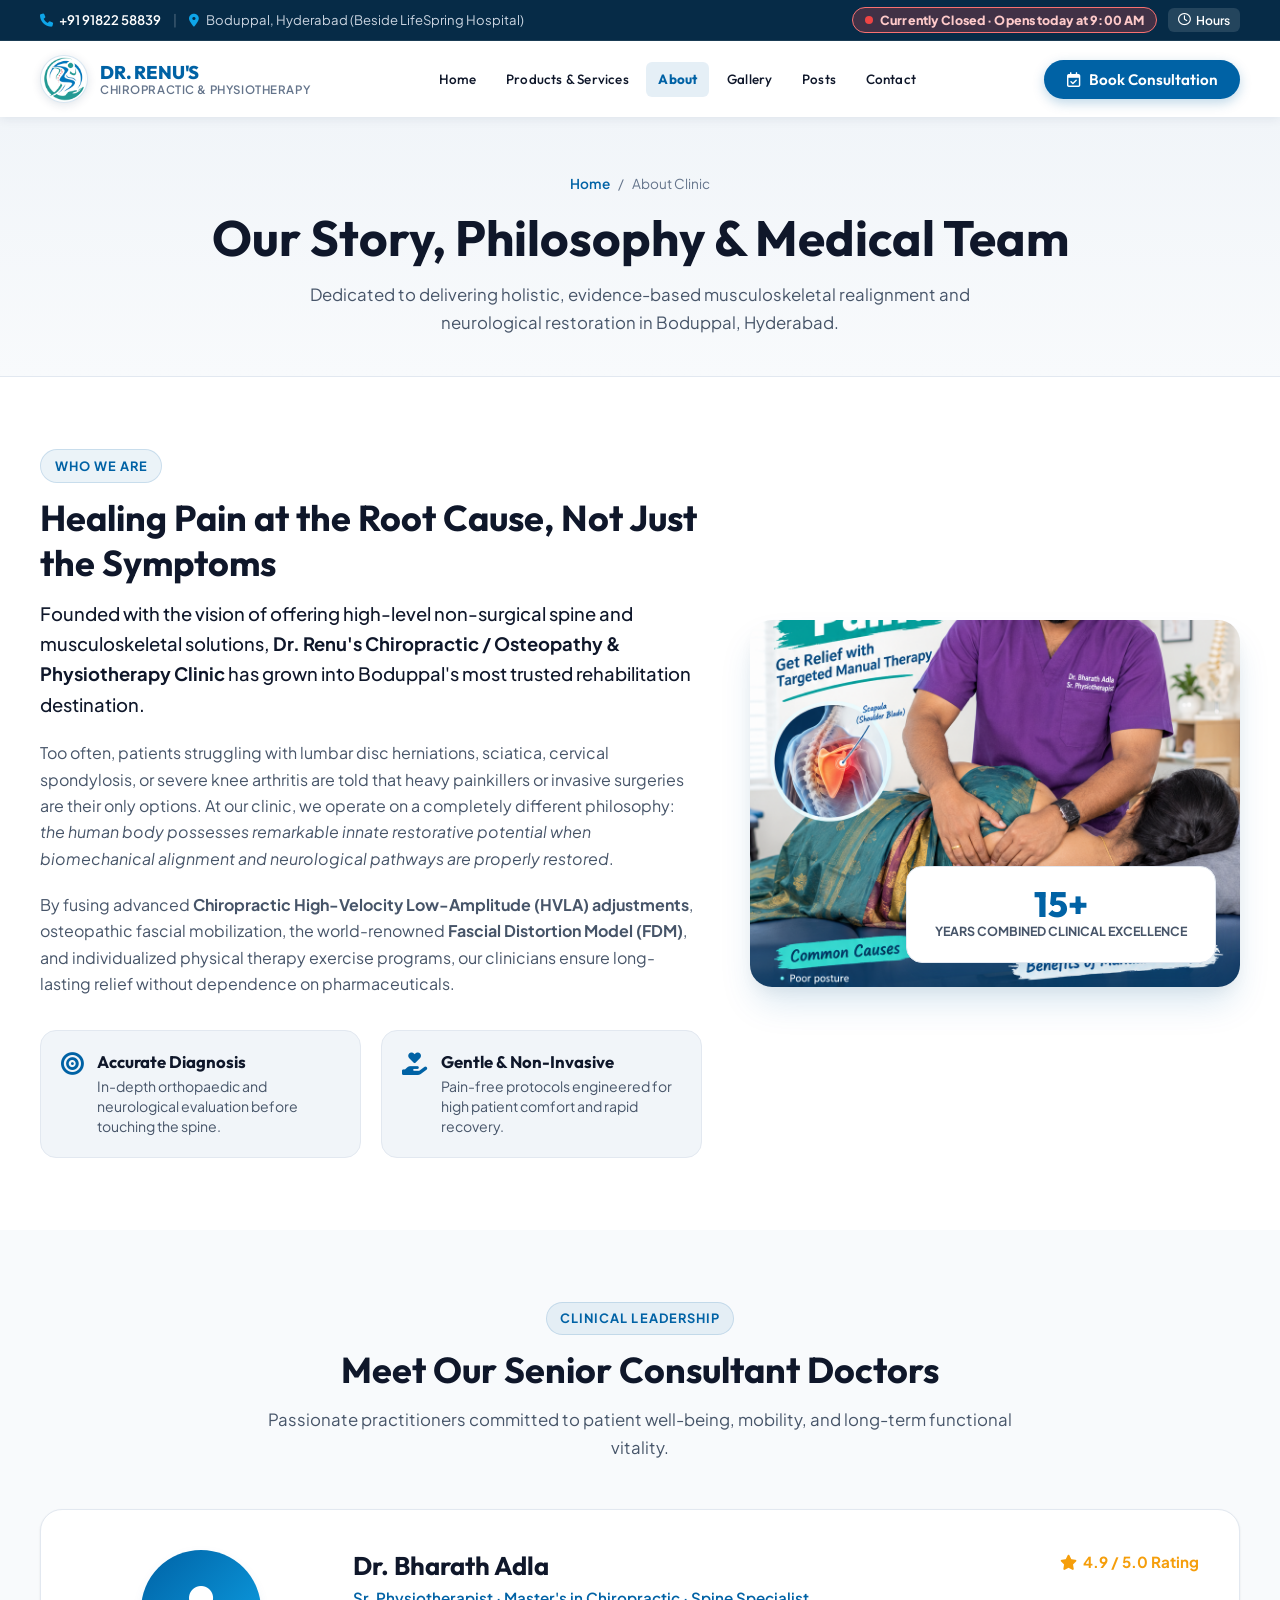
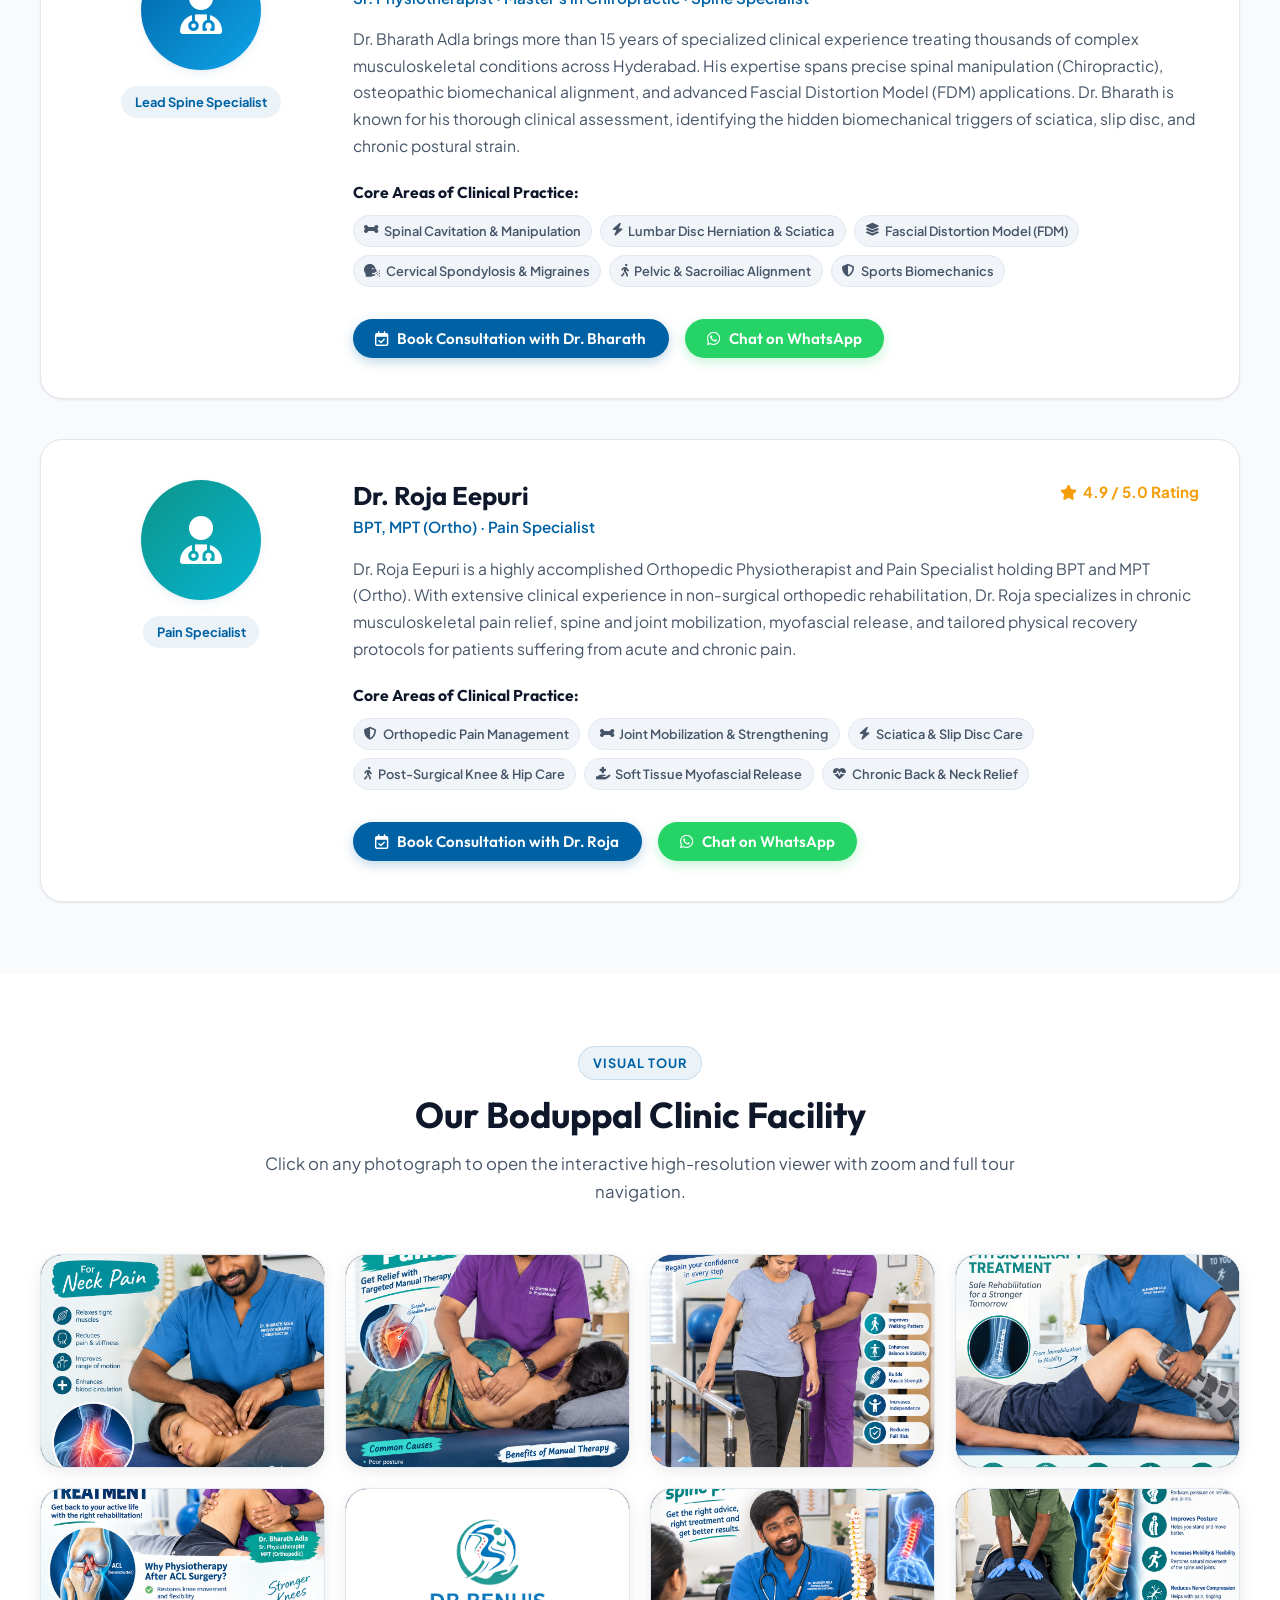
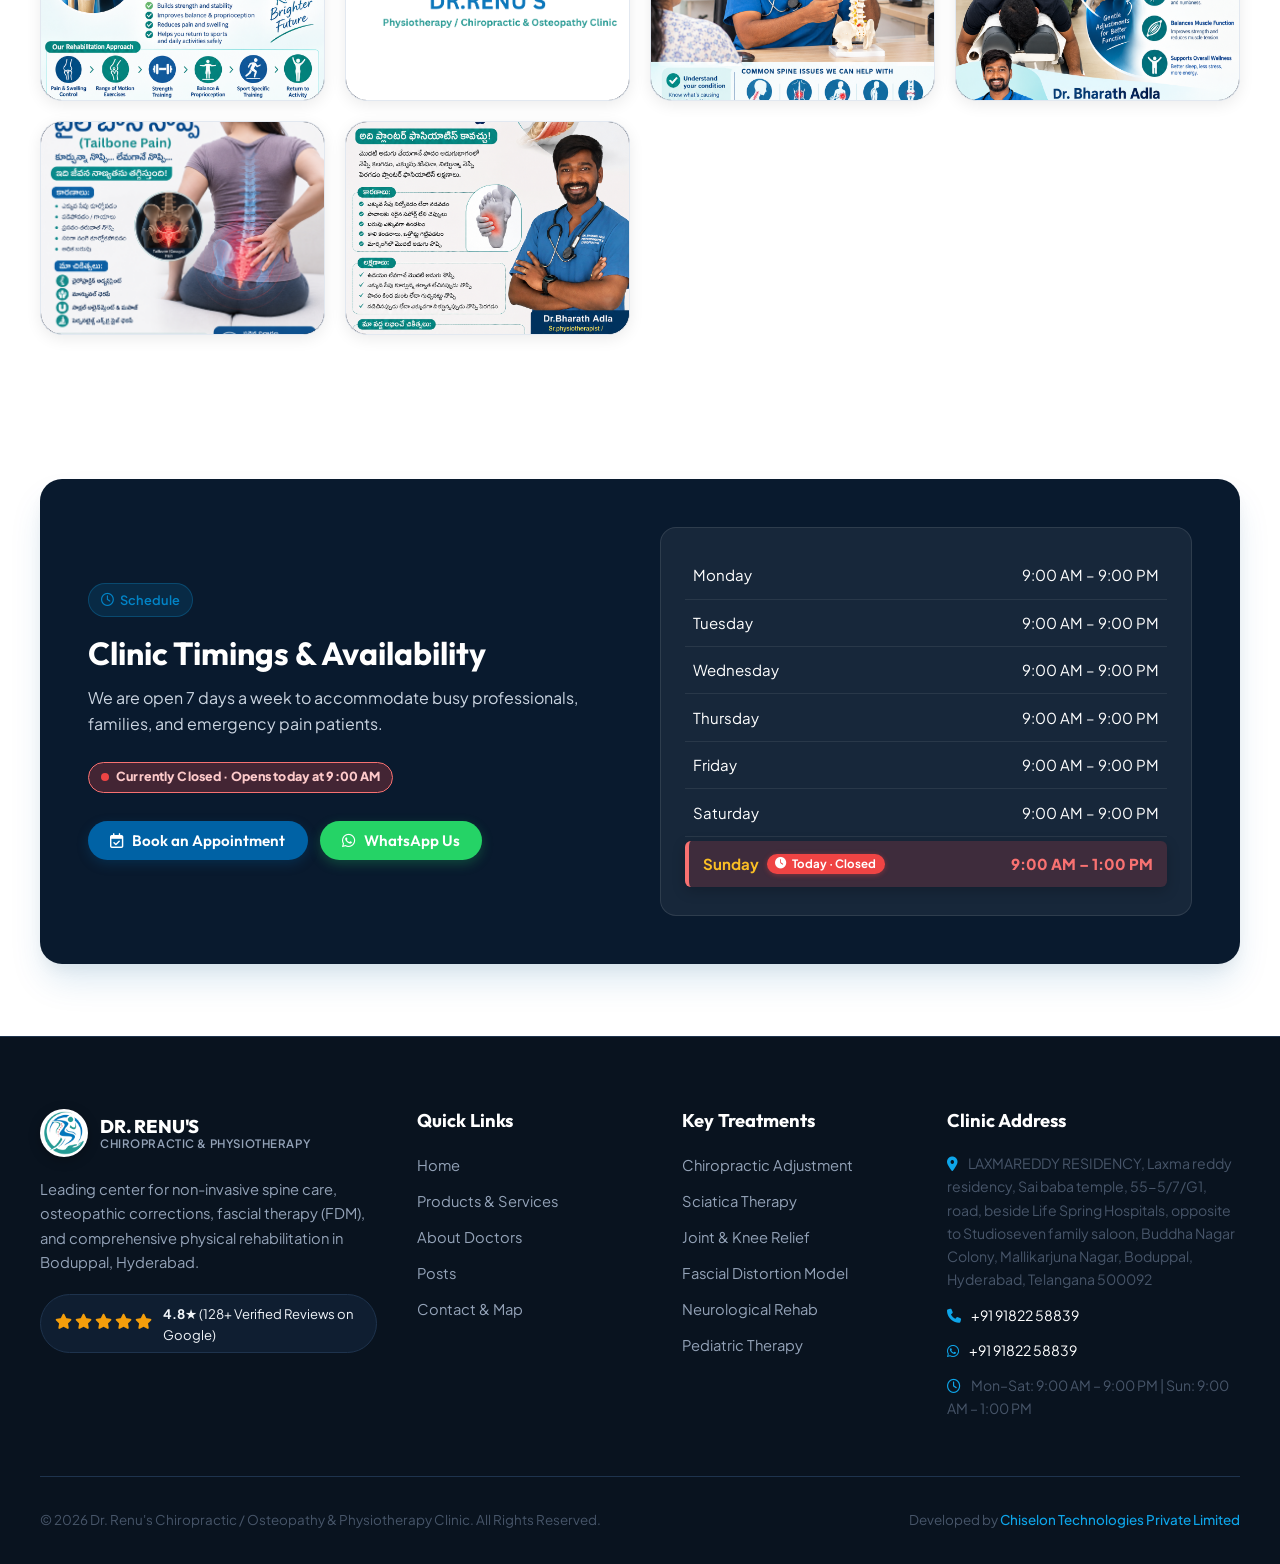
==== about.html @ 7133311b "first commit" ====
<!DOCTYPE html>
<html lang="en">
<head>
  <meta charset="UTF-8">
  <meta name="viewport" content="width=device-width, initial-scale=1.0">
  <title>About Us | Dr. Renu's Chiropractic, Osteopathy & Physiotherapy Clinic</title>
  <meta name="description" content="Learn about Dr. Renu's Chiropractic Clinic in Boduppal, Hyderabad. Meet our chief spine specialist Dr. Bharath Adla and pain specialist Dr. Roja Eepuri. Tour our facility.">
  <meta name="keywords" content="Dr. Bharath Adla, Dr. Roja Eepuri, Chiropractor Boduppal, Physiotherapy Hyderabad, Spine Clinic Boduppal, Osteopathy Hyderabad">
  
  <meta property="og:title" content="About Dr. Renu's Chiropractic & Physiotherapy Clinic">
  <meta property="og:description" content="Dedicated to patient-first, surgery-free musculoskeletal and neurological recovery in Boduppal, Hyderabad.">
  <meta property="og:type" content="website">

  <!-- Favicon & Fonts -->
  <link rel="icon" type="image/png" href="images/clinic-logo.png">
  <link rel="apple-touch-icon" href="images/clinic-logo.png">
  <link rel="preconnect" href="https://fonts.googleapis.com">
  <link rel="preconnect" href="https://fonts.gstatic.com" crossorigin>
  <link href="https://fonts.googleapis.com/css2?family=Outfit:wght@400;500;600;700;800&family=Plus+Jakarta+Sans:wght@300;400;500;600;700&display=swap" rel="stylesheet">
  
  <!-- FontAwesome Icons -->
  <link rel="stylesheet" href="https://cdnjs.cloudflare.com/ajax/libs/font-awesome/6.5.1/css/all.min.css">
  
  <!-- Custom Stylesheet -->
  <link rel="stylesheet" href="css/style.css?v=4.2">
</head>
<body>

  <!-- Top Notification Strip -->
    <!-- Top Notification Strip & Primary Header (Sticky Wrapper) -->
  <div class="site-header-sticky-wrapper">
  <div class="top-bar">
    <div class="container top-bar-inner">
      <div class="top-bar-left">
        <a href="tel:+919182258839" class="top-bar-link">
          <i class="fa-solid fa-phone"></i>
          <span>+91 91822 58839</span>
        </a>
        <span class="top-bar-divider">|</span>
        <div class="top-bar-location">
          <i class="fa-solid fa-location-dot"></i>
          <span>Boduppal, Hyderabad (Beside LifeSpring Hospital)</span>
        </div>
      </div>
      <div class="top-bar-right">
        <span class="live-status-pill" data-live-status>
          <span class="live-status-dot"></span> Checking Clinic Hours...
        </span>
        <button class="topbar-hours-btn" data-open-hours-modal aria-label="View Opening Hours">
          <i class="fa-regular fa-clock"></i> Hours
        </button>
      </div>
    </div>
  </div>

  <!-- Primary Header & Navigation -->
  <header class="site-header">
    <div class="container header-inner">
      <a href="index.html" class="brand-logo" aria-label="Dr. Renu's Clinic Homepage">
        <div class="brand-symbol"><img src="images/clinic-logo.png" alt="Dr. Renu's Clinic Logo" class="brand-logo-img"></div>
        <div class="brand-text-block">
          <span class="brand-title">DR. RENU'S</span>
          <span class="brand-subtitle">Chiropractic & Physiotherapy</span>
        </div>
      </a>

      <nav class="nav-desktop" aria-label="Main Navigation">
        <ul class="nav-links">
          <li><a href="index.html" class="nav-link">Home</a></li>
          <li><a href="products-services.html" class="nav-link">Products &amp; Services</a></li>
          <li><a href="about.html" class="nav-link active">About</a></li>
          <li><a href="gallery.html" class="nav-link">Gallery</a></li>
          <li><a href="posts.html" class="nav-link">Posts</a></li>
          <li><a href="contact.html" class="nav-link">Contact</a></li>
        </ul>
      </nav>

      <div class="header-actions">
        <button class="btn btn-primary" data-open-booking-modal>
          <i class="fa-regular fa-calendar-check"></i>
          <span>Book Consultation</span>
        </button>
        <button class="menu-toggle-btn" aria-label="Open Mobile Menu" aria-expanded="false">
          <i class="fa-solid fa-bars"></i>
        </button>
      </div>
    </div>
  </header>
  </div>

  <!-- Mobile Navigation Drawer -->
  <div class="mobile-nav-drawer" aria-hidden="true">
    <div class="drawer-content">
      <div class="drawer-header">
        <div class="brand-logo">
          <div class="brand-symbol"><img src="images/clinic-logo.png" alt="Dr. Renu's Clinic Logo" class="brand-logo-img"></div>
          <div class="brand-text-block">
            <span class="brand-title">DR. RENU'S</span>
            <span class="brand-subtitle">Clinic Hyderabad</span>
          </div>
        </div>
        <button class="mobile-nav-close" aria-label="Close Mobile Navigation">
          <i class="fa-solid fa-xmark"></i>
        </button>
      </div>

      <div class="drawer-status">
        <span class="live-status-pill" data-live-status>
          <span class="live-status-dot"></span> Checking Hours...
        </span>
      </div>

      <nav class="drawer-nav">
        <ul>
          <li><a href="index.html"><i class="fa-solid fa-house"></i> Home</a></li>
          <li><a href="products-services.html"><i class="fa-solid fa-stethoscope"></i> Products &amp; Services</a></li>
          <li><a href="about.html" class="active"><i class="fa-solid fa-user-doctor"></i> About Doctors &amp; Clinic</a></li>
          <li><a href="gallery.html"><i class="fa-solid fa-images"></i> Photo Gallery</a></li>
          <li><a href="posts.html"><i class="fa-solid fa-newspaper"></i> Clinical Health Posts</a></li>
          <li><a href="contact.html"><i class="fa-solid fa-envelope"></i> Contact &amp; Location</a></li>
        </ul>
      </nav>
          <li><a href="about.html" class="active"><i class="fa-solid fa-user-doctor"></i> About Doctors &amp; Clinic</a></li>
          <li><a href="posts.html"><i class="fa-solid fa-newspaper"></i> Clinical Health Posts</a></li>
          <li><a href="contact.html"><i class="fa-solid fa-envelope"></i> Contact &amp; Location</a></li>
        </ul>
      </nav>

      <div class="drawer-actions">
        <button class="btn btn-primary btn-block" data-open-booking-modal>
          <i class="fa-regular fa-calendar-check"></i> Book Consultation
        </button>
        <a href="tel:+919182258839" class="btn btn-secondary btn-block">
          <i class="fa-solid fa-phone"></i> Call +91 91822 58839
        </a>
        <a href="https://wa.me/919182258839" target="_blank" rel="noopener noreferrer" class="btn btn-whatsapp btn-block">
          <i class="fa-brands fa-whatsapp"></i> Chat on WhatsApp
        </a>
      </div>

      <div class="drawer-info">
        <p><i class="fa-solid fa-location-dot"></i> LAXMAREDDY RESIDENCY, Laxma reddy residency, Sai baba temple, 55-5/7/G1, road, beside Life Spring Hospitals, opposite to Studioseven family saloon, Buddha Nagar Colony, Mallikarjuna Nagar, Boduppal, Hyderabad, Telangana 500092</p>
        <p><i class="fa-regular fa-clock"></i> Mon-Sat: 9:00 AM - 9:00 PM | Sun: 9:00 AM - 1:00 PM</p>
      </div>
    </div>
  </div>

  <main id="main-content">
    <!-- Page Header / Breadcrumb Banner -->
    <section class="page-header-banner">
      <div class="container text-center">
        <div class="breadcrumbs">
          <a href="index.html">Home</a>
          <span class="sep">/</span>
          <span>About Clinic</span>
        </div>
        <h1 class="page-banner-title">Our Story, Philosophy &amp; Medical Team</h1>
        <p class="page-banner-desc">Dedicated to delivering holistic, evidence-based musculoskeletal realignment and neurological restoration in Boduppal, Hyderabad.</p>
      </div>
    </section>

    <!-- Clinic Story Section -->
    <section class="section about-story-section">
      <div class="container">
        <div class="about-story-grid">
          <div class="about-story-text">
            <span class="section-tag">Who We Are</span>
            <h2 class="section-title">Healing Pain at the Root Cause, Not Just the Symptoms</h2>
            <p class="story-lead">
              Founded with the vision of offering high-level non-surgical spine and musculoskeletal solutions, <strong>Dr. Renu's Chiropractic / Osteopathy &amp; Physiotherapy Clinic</strong> has grown into Boduppal's most trusted rehabilitation destination.
            </p>
            <p>
              Too often, patients struggling with lumbar disc herniations, sciatica, cervical spondylosis, or severe knee arthritis are told that heavy painkillers or invasive surgeries are their only options. At our clinic, we operate on a completely different philosophy: <em>the human body possesses remarkable innate restorative potential when biomechanical alignment and neurological pathways are properly restored</em>.
            </p>
            <p>
              By fusing advanced <strong>Chiropractic High-Velocity Low-Amplitude (HVLA) adjustments</strong>, osteopathic fascial mobilization, the world-renowned <strong>Fascial Distortion Model (FDM)</strong>, and individualized physical therapy exercise programs, our clinicians ensure long-lasting relief without dependence on pharmaceuticals.
            </p>

            <div class="story-pillars-grid">
              <div class="pillar-item">
                <i class="fa-solid fa-bullseye"></i>
                <div>
                  <h4>Accurate Diagnosis</h4>
                  <p>In-depth orthopaedic and neurological evaluation before touching the spine.</p>
                </div>
              </div>
              <div class="pillar-item">
                <i class="fa-solid fa-hand-holding-heart"></i>
                <div>
                  <h4>Gentle &amp; Non-Invasive</h4>
                  <p>Pain-free protocols engineered for high patient comfort and rapid recovery.</p>
                </div>
              </div>
            </div>
          </div>

          <div class="about-story-media">
            <div class="about-image-card">
              <img src="images/photo-2.jpg" alt="Dr. Renu's Clinic Consultation Room" class="main-about-img">
              <div class="about-floating-experience">
                <div class="exp-number">15+</div>
                <div class="exp-text">Years Combined Clinical Excellence</div>
              </div>
            </div>
          </div>
        </div>
      </div>
    </section>

    <!-- Specialists Profile Section -->
    <section class="section doctors-detailed-section">
      <div class="container">
        <div class="section-header text-center">
          <span class="section-tag">Clinical Leadership</span>
          <h2 class="section-title">Meet Our Senior Consultant Doctors</h2>
          <p class="section-subtitle">Passionate practitioners committed to patient well-being, mobility, and long-term functional vitality.</p>
        </div>

        <div class="doctor-profiles-stack">
          <!-- Profile 1: Dr. Bharath Adla -->
          <div class="doctor-profile-card">
            <div class="doc-profile-avatar">
              <div class="doc-avatar-large">
                <i class="fa-solid fa-user-doctor"></i>
              </div>
              <div class="doc-badge-pill">Lead Spine Specialist</div>
            </div>
            <div class="doc-profile-info">
              <div class="doc-title-row">
                <div>
                  <h3 class="doc-name">Dr. Bharath Adla</h3>
                  <div class="doc-designation">Sr. Physiotherapist · Master's in Chiropractic · Spine Specialist</div>
                </div>
                <div class="doc-rating">
                  <i class="fa-solid fa-star"></i>
                  <span>4.9 / 5.0 Rating</span>
                </div>
              </div>

              <p class="doc-full-bio">
                Dr. Bharath Adla brings more than 15 years of specialized clinical experience treating thousands of complex musculoskeletal conditions across Hyderabad. His expertise spans precise spinal manipulation (Chiropractic), osteopathic biomechanical alignment, and advanced Fascial Distortion Model (FDM) applications. Dr. Bharath is known for his thorough clinical assessment, identifying the hidden biomechanical triggers of sciatica, slip disc, and chronic postural strain.
              </p>

              <div class="doc-specializations-box">
                <h4>Core Areas of Clinical Practice:</h4>
                <div class="specialization-chips">
                  <span class="spec-chip"><i class="fa-solid fa-bone"></i> Spinal Cavitation &amp; Manipulation</span>
                  <span class="spec-chip"><i class="fa-solid fa-bolt"></i> Lumbar Disc Herniation &amp; Sciatica</span>
                  <span class="spec-chip"><i class="fa-solid fa-layer-group"></i> Fascial Distortion Model (FDM)</span>
                  <span class="spec-chip"><i class="fa-solid fa-head-side-cough"></i> Cervical Spondylosis &amp; Migraines</span>
                  <span class="spec-chip"><i class="fa-solid fa-person-walking"></i> Pelvic &amp; Sacroiliac Alignment</span>
                  <span class="spec-chip"><i class="fa-solid fa-shield-halved"></i> Sports Biomechanics</span>
                </div>
              </div>

              <div class="doc-contact-actions">
                <button class="btn btn-primary" data-open-booking-modal data-service="Chiropractic Treatment">
                  <i class="fa-regular fa-calendar-check"></i> Book Consultation with Dr. Bharath
                </button>
                <a href="https://wa.me/919182258839?text=Hello+Dr.+Bharath+Adla!+I+want+to+book+an+appointment" target="_blank" rel="noopener noreferrer" class="btn btn-whatsapp">
                  <i class="fa-brands fa-whatsapp"></i> Chat on WhatsApp
                </a>
              </div>
            </div>
          </div>

          <!-- Profile 2: Dr. Roja Eepuri -->
          <div class="doctor-profile-card">
            <div class="doc-profile-avatar">
              <div class="doc-avatar-large female">
                <i class="fa-solid fa-user-doctor"></i>
              </div>
              <div class="doc-badge-pill">Pain Specialist</div>
            </div>
            <div class="doc-profile-info">
              <div class="doc-title-row">
                <div>
                  <h3 class="doc-name">Dr. Roja Eepuri</h3>
                  <div class="doc-designation">BPT, MPT (Ortho) · Pain Specialist</div>
                </div>
                <div class="doc-rating">
                  <i class="fa-solid fa-star"></i>
                  <span>4.9 / 5.0 Rating</span>
                </div>
              </div>

              <p class="doc-full-bio">
                Dr. Roja Eepuri is a highly accomplished Orthopedic Physiotherapist and Pain Specialist holding BPT and MPT (Ortho). With extensive clinical experience in non-surgical orthopedic rehabilitation, Dr. Roja specializes in chronic musculoskeletal pain relief, spine and joint mobilization, myofascial release, and tailored physical recovery protocols for patients suffering from acute and chronic pain.
              </p>

              <div class="doc-specializations-box">
                <h4>Core Areas of Clinical Practice:</h4>
                <div class="specialization-chips">
                  <span class="spec-chip"><i class="fa-solid fa-shield-halved"></i> Orthopedic Pain Management</span>
                  <span class="spec-chip"><i class="fa-solid fa-bone"></i> Joint Mobilization &amp; Strengthening</span>
                  <span class="spec-chip"><i class="fa-solid fa-bolt"></i> Sciatica &amp; Slip Disc Care</span>
                  <span class="spec-chip"><i class="fa-solid fa-person-walking"></i> Post-Surgical Knee &amp; Hip Care</span>
                  <span class="spec-chip"><i class="fa-solid fa-hand-holding-medical"></i> Soft Tissue Myofascial Release</span>
                  <span class="spec-chip"><i class="fa-solid fa-heart-pulse"></i> Chronic Back &amp; Neck Relief</span>
                </div>
              </div>

              <div class="doc-contact-actions">
                <button class="btn btn-primary" data-open-booking-modal data-service="Orthopedic Pain Management">
                  <i class="fa-regular fa-calendar-check"></i> Book Consultation with Dr. Roja
                </button>
                <a href="https://wa.me/919182258839?text=Hello+Dr.+Roja+Eepuri!+I+want+to+book+a+pain+management+consultation" target="_blank" rel="noopener noreferrer" class="btn btn-whatsapp">
                  <i class="fa-brands fa-whatsapp"></i> Chat on WhatsApp
                </a>
              </div>
            </div>
          </div>
        </div>
      </div>
    </section>

    <!-- Clinic Facility Gallery (All 10 Photos with Lightbox) -->
    <section class="section gallery-full-section" id="gallery">
      <div class="container">
        <div class="section-header text-center">
          <span class="section-tag">Visual Tour</span>
          <h2 class="section-title">Our Boduppal Clinic Facility</h2>
          <p class="section-subtitle">Click on any photograph to open the interactive high-resolution viewer with zoom and full tour navigation.</p>
        </div>

        <div class="gallery-full-grid">
          <!-- Photo 0 -->
          <div class="gallery-item" data-gallery-index="0">
            <img src="images/photo-1.jpg" alt="Main Consultation Room &amp; Neck Adjustment" loading="lazy">
            <div class="gallery-hover-overlay">
              <i class="fa-solid fa-magnifying-glass-plus"></i>
              <span>Consultation Suite</span>
            </div>
          </div>

          <!-- Photo 1 -->
          <div class="gallery-item" data-gallery-index="1">
            <img src="images/photo-2.jpg" alt="Reception Desk and Waiting Lounge" loading="lazy">
            <div class="gallery-hover-overlay">
              <i class="fa-solid fa-magnifying-glass-plus"></i>
              <span>Reception Area</span>
            </div>
          </div>

          <!-- Photo 2 -->
          <div class="gallery-item" data-gallery-index="2">
            <img src="images/photo-3.jpg" alt="Treatment Bed &amp; Ultrasonic Recovery Unit" loading="lazy">
            <div class="gallery-hover-overlay">
              <i class="fa-solid fa-magnifying-glass-plus"></i>
              <span>Treatment Room</span>
            </div>
          </div>

          <!-- Photo 3 -->
          <div class="gallery-item" data-gallery-index="3">
            <img src="images/photo-4.jpg" alt="Active Physical Rehabilitation &amp; Exercise Zone" loading="lazy">
            <div class="gallery-hover-overlay">
              <i class="fa-solid fa-magnifying-glass-plus"></i>
              <span>Spinal Alignment Bed</span>
            </div>
          </div>

          <!-- Photo 4 -->
          <div class="gallery-item" data-gallery-index="4">
            <img src="images/photo-5.jpg" alt="Clinical Spinal Cavitation &amp; Manual Therapy" loading="lazy">
            <div class="gallery-hover-overlay">
              <i class="fa-solid fa-magnifying-glass-plus"></i>
              <span>Cavitation Therapy</span>
            </div>
          </div>

          <!-- Photo 5 -->
          <div class="gallery-item" data-gallery-index="5">
            <img src="images/photo-6.jpg" alt="Certified FDM Fascial Distortion Model Tools" loading="lazy">
            <div class="gallery-hover-overlay">
              <i class="fa-solid fa-magnifying-glass-plus"></i>
              <span>FDM Tools</span>
            </div>
          </div>

          <!-- Photo 6 -->
          <div class="gallery-item" data-gallery-index="6">
            <img src="images/photo-7.jpg" alt="Sanitized Clinical Facility Interior" loading="lazy">
            <div class="gallery-hover-overlay">
              <i class="fa-solid fa-magnifying-glass-plus"></i>
              <span>Clinic Facility</span>
            </div>
          </div>

          <!-- Photo 7 -->
          <div class="gallery-item" data-gallery-index="7">
            <img src="images/photo-8.jpg" alt="Doctor Consultation &amp; Posture Assessment" loading="lazy">
            <div class="gallery-hover-overlay">
              <i class="fa-solid fa-magnifying-glass-plus"></i>
              <span>Doctor Consultation</span>
            </div>
          </div>

          <!-- Photo 8 -->
          <div class="gallery-item" data-gallery-index="8">
            <img src="images/photo-9.jpg" alt="Specialized Rehabilitation &amp; Recovery Zone" loading="lazy">
            <div class="gallery-hover-overlay">
              <i class="fa-solid fa-magnifying-glass-plus"></i>
              <span>Rehab Zone</span>
            </div>
          </div>

          <!-- Photo 9 -->
          <div class="gallery-item" data-gallery-index="9">
            <img src="images/photo-10.jpg" alt="Modern Therapeutic Modalities &amp; Setup" loading="lazy">
            <div class="gallery-hover-overlay">
              <i class="fa-solid fa-magnifying-glass-plus"></i>
              <span>Modalities Setup</span>
            </div>
          </div>
        </div>
      </div>
    </section>

    <!-- Operating Hours Card Section -->
    <section class="section hours-card-section">
      <div class="container">
        <div class="hours-display-card">
          <div class="hours-card-left">
            <span class="badge badge-accent"><i class="fa-regular fa-clock"></i> Schedule</span>
            <h2>Clinic Timings &amp; Availability</h2>
            <p>We are open 7 days a week to accommodate busy professionals, families, and emergency pain patients.</p>
            <div class="hours-live-wrap">
              <span class="live-status-pill" data-live-status>
                <span class="live-status-dot"></span> Checking Status...
              </span>
            </div>
            <div class="hours-actions">
              <button class="btn btn-primary" data-open-booking-modal>
                <i class="fa-regular fa-calendar-check"></i> Book an Appointment
              </button>
              <a href="https://wa.me/919182258839" target="_blank" rel="noopener noreferrer" class="btn btn-whatsapp">
                <i class="fa-brands fa-whatsapp"></i> WhatsApp Us
              </a>
            </div>
          </div>

          <div class="hours-card-right">
            <div class="hours-schedule-list">
              <div class="sched-row">
                <span class="day">Monday</span>
                <span class="time">9:00 AM – 9:00 PM</span>
              </div>
              <div class="sched-row">
                <span class="day">Tuesday</span>
                <span class="time">9:00 AM – 9:00 PM</span>
              </div>
              <div class="sched-row">
                <span class="day">Wednesday</span>
                <span class="time">9:00 AM – 9:00 PM</span>
              </div>
              <div class="sched-row">
                <span class="day">Thursday</span>
                <span class="time">9:00 AM – 9:00 PM</span>
              </div>
              <div class="sched-row">
                <span class="day">Friday</span>
                <span class="time">9:00 AM – 9:00 PM</span>
              </div>
              <div class="sched-row">
                <span class="day">Saturday</span>
                <span class="time">9:00 AM – 9:00 PM</span>
              </div>
              <div class="sched-row weekend">
                <span class="day">Sunday</span>
                <span class="time">9:00 AM – 1:00 PM</span>
              </div>
            </div>
          </div>
        </div>
      </div>
    </section>
  </main>

  <!-- Global Footer -->
  <footer class="site-footer">
    <div class="container footer-container">
      <div class="footer-grid">
        <div class="footer-col footer-col-brand">
          <div class="brand-logo footer-brand">
            <div class="brand-symbol"><img src="images/clinic-logo.png" alt="Dr. Renu's Clinic Logo" class="brand-logo-img"></div>
            <div class="brand-text-block">
              <span class="brand-title">DR. RENU'S</span>
              <span class="brand-subtitle">Chiropractic &amp; Physiotherapy</span>
            </div>
          </div>
          <p class="footer-about">
            Leading center for non-invasive spine care, osteopathic corrections, fascial therapy (FDM), and comprehensive physical rehabilitation in Boduppal, Hyderabad.
          </p>
          <div class="footer-rating-badge">
            <div class="stars-row">
              <i class="fa-solid fa-star"></i><i class="fa-solid fa-star"></i><i class="fa-solid fa-star"></i><i class="fa-solid fa-star"></i><i class="fa-solid fa-star"></i>
            </div>
            <span><strong>4.8★</strong> (128+ Verified Reviews on Google)</span>
          </div>
        </div>

        <div class="footer-col">
          <h4 class="footer-heading">Quick Links</h4>
          <ul class="footer-links-list">
            <li><a href="index.html">Home</a></li>
            <li><a href="products-services.html">Products &amp; Services</a></li>
            <li><a href="about.html">About Doctors</a></li>
            <li><a href="posts.html">Posts</a></li>
            <li><a href="contact.html">Contact &amp; Map</a></li>
          </ul>
        </div>

        <div class="footer-col">
          <h4 class="footer-heading">Key Treatments</h4>
          <ul class="footer-links-list">
            <li><a href="products-services.html#chiropractic-treatment">Chiropractic Adjustment</a></li>
            <li><a href="products-services.html#sciatica-treatment">Sciatica Therapy</a></li>
            <li><a href="products-services.html#joint-pain-therapy">Joint &amp; Knee Relief</a></li>
            <li><a href="products-services.html#fdm-fascial-distortion">Fascial Distortion Model</a></li>
            <li><a href="products-services.html#neuro-rehabilitation">Neurological Rehab</a></li>
            <li><a href="products-services.html#pediatric-physiotherapy">Pediatric Therapy</a></li>
          </ul>
        </div>

        <div class="footer-col">
          <h4 class="footer-heading">Clinic Address</h4>
          <address class="footer-contact-info">
            <p><i class="fa-solid fa-location-dot"></i> LAXMAREDDY RESIDENCY, Laxma reddy residency, Sai baba temple, 55-5/7/G1, road, beside Life Spring Hospitals, opposite to Studioseven family saloon, Buddha Nagar Colony, Mallikarjuna Nagar, Boduppal, Hyderabad, Telangana 500092</p>
            <p><i class="fa-solid fa-phone"></i> <a href="tel:+919182258839">+91 91822 58839</a></p>
            <p><i class="fa-brands fa-whatsapp"></i> <a href="https://wa.me/919182258839" target="_blank" rel="noopener noreferrer">+91 91822 58839</a></p>
            <p><i class="fa-regular fa-clock"></i> Mon–Sat: 9:00 AM – 9:00 PM | Sun: 9:00 AM – 1:00 PM</p>
          </address>
        </div>
      </div>

      <div class="footer-bottom-strip">
        <p>&copy; 2026 Dr. Renu's Chiropractic / Osteopathy &amp; Physiotherapy Clinic. All Rights Reserved.</p>
        <p class="footer-credit">
          Developed by
          <a
            href="https://www.chiselontechnologies.com"
            target="_blank"
            rel="noopener noreferrer"
            >Chiselon Technologies Private Limited</a
          >
        </p>
      </div>
    </div>
  </footer>

  <!-- Mobile Sticky Bottom Action Bar -->
  <div class="mobile-sticky-bar">
    <a href="tel:+919182258839" class="sticky-action-item">
      <i class="fa-solid fa-phone"></i>
      <span>Call</span>
    </a>
    <a href="https://wa.me/919182258839?text=Hello+Dr.+Renu's+Clinic!+I+want+to+book+an+appointment" target="_blank" rel="noopener noreferrer" class="sticky-action-item highlight-wa">
      <i class="fa-brands fa-whatsapp"></i>
      <span>WhatsApp</span>
    </a>
    <button class="sticky-action-item highlight-book" data-open-booking-modal>
      <i class="fa-regular fa-calendar-check"></i>
      <span>Book</span>
    </button>
    <a href="https://maps.google.com/?cid=2154363805800894110" target="_blank" rel="noopener noreferrer" class="sticky-action-item">
      <i class="fa-solid fa-location-dot"></i>
      <span>Map</span>
    </a>
  </div>

  <!-- Dialog Modal: Hours -->
  <dialog id="hours-dialog" class="custom-dialog">
    <div class="dialog-card">
      <div class="dialog-header">
        <div class="dialog-title-block">
          <i class="fa-regular fa-clock dialog-header-icon"></i>
          <h3>Clinic Operating Hours</h3>
        </div>
        <button class="dialog-close-btn" data-close-dialog aria-label="Close dialog"><i class="fa-solid fa-xmark"></i></button>
      </div>
      <div class="dialog-body">
        <div class="dialog-live-status-row">
          <span class="live-status-pill" data-live-status><span class="live-status-dot"></span> Checking Status...</span>
        </div>
        <div class="hours-table">
          <div class="hours-row"><span class="day-col">Monday–Saturday</span><span class="time-col">9:00 AM – 9:00 PM</span></div>
          <div class="hours-row weekend"><span class="day-col">Sunday</span><span class="time-col">9:00 AM – 1:00 PM</span></div>
        </div>
      </div>
      <div class="dialog-footer">
        <button class="btn btn-primary btn-block" data-open-booking-modal data-close-dialog>Book Consultation Slot</button>
      </div>
    </div>
  </dialog>

  <!-- Dialog Modal: Booking -->
  <dialog id="booking-dialog" class="custom-dialog">
    <div class="dialog-card">
      <div class="dialog-header">
        <div class="dialog-title-block">
          <i class="fa-regular fa-calendar-check dialog-header-icon"></i>
          <h3>Book Consultation</h3>
        </div>
        <button class="dialog-close-btn" data-close-dialog aria-label="Close dialog"><i class="fa-solid fa-xmark"></i></button>
      </div>
      <form data-booking-form class="dialog-form">
        <div class="dialog-body">
          <p class="dialog-form-intro">Submit your details below to schedule a consultation with <strong>Dr. Bharath Adla</strong> or <strong>Dr. Roja Eepuri</strong> at our Boduppal Clinic.</p>

          <div class="form-group">
            <label for="book-name-a">Patient Full Name <span class="req">*</span></label>
            <input type="text" id="book-name-a" name="name" required placeholder="e.g. Ramesh Kumar">
          </div>
          <div class="form-group">
            <label for="book-phone-a">Mobile / WhatsApp Number <span class="req">*</span></label>
            <input type="tel" id="book-phone-a" name="phone" required placeholder="e.g. 9876543210">
          </div>
          <div class="form-row">
            <div class="form-group">
              <label for="book-doctor-a">Preferred Specialist</label>
              <select id="book-doctor-a" name="doctor">
                <option value="Dr. Bharath Adla (Master's in Chiropractic & Spine Specialist)">Dr. Bharath Adla (Spine &amp; Chiropractic)</option>
                <option value="Dr. Roja Eepuri (MPT Ortho & Pain Specialist)">Dr. Roja Eepuri (MPT Ortho &amp; Pain)</option>
                <option value="Any Available Specialist">Any Available Specialist</option>
              </select>
            </div>
            <div class="form-group">
              <label for="book-time-a">Preferred Time Slot</label>
              <select id="book-time-a" name="time_slot">
                <option value="Morning (9:00 AM – 1:00 PM)">Morning (9:00 AM – 1:00 PM)</option>
                <option value="Afternoon (2:00 PM – 5:00 PM)">Afternoon (2:00 PM – 5:00 PM)</option>
                <option value="Evening (5:00 PM – 9:00 PM)">Evening (5:00 PM – 9:00 PM)</option>
              </select>
            </div>
          </div>
          <div class="form-group">
            <label for="book-service-a">Select Treatment</label>
            <select id="book-service-a" name="service">
              <option value="General Spine Consultation">General Spine Consultation</option>
              <option value="Chiropractic Treatment">Chiropractic Treatment</option>
              <option value="Sciatica & Disc Herniation">Sciatica &amp; Disc Herniation</option>
              <option value="Neuro Rehabilitation">Neuro Rehabilitation</option>
              <option value="Pediatric Physiotherapy">Pediatric Physiotherapy</option>
              <option value="Joint & Musculoskeletal Pain">Joint &amp; Musculoskeletal Pain</option>
            </select>
          </div>
          <div class="form-group">
            <label for="book-date-a">Preferred Date</label>
            <input type="date" id="book-date-a" name="date">
          </div>
          <div class="form-group">
            <label for="book-notes-a">Brief Description</label>
            <textarea id="book-notes-a" name="notes" rows="3" placeholder="Symptoms, history..."></textarea>
          </div>
        </div>
        <div class="dialog-footer">
          <button type="submit" class="btn btn-primary btn-block">
            <i class="fa-brands fa-whatsapp"></i> Confirm &amp; Send to WhatsApp
          </button>
        </div>
      </form>
    </div>
  </dialog>

  <!-- Dialog Modal: Gallery Lightbox -->
  <dialog id="gallery-lightbox" class="lightbox-dialog">
    <div class="lightbox-container">
      <div class="lightbox-toolbar">
        <span id="lightbox-counter" class="lightbox-counter">1 / 10</span>
        <div class="lightbox-tools">
          <button id="lightbox-zoom" class="lightbox-btn" title="Zoom in / out"><i class="fa-solid fa-magnifying-glass"></i></button>
          <button class="lightbox-btn" data-close-dialog title="Close viewer"><i class="fa-solid fa-xmark"></i></button>
        </div>
      </div>
      <div class="lightbox-view">
        <button id="lightbox-prev" class="lightbox-arrow left" aria-label="Previous image"><i class="fa-solid fa-chevron-left"></i></button>
        <div class="lightbox-image-wrap">
          <img id="lightbox-img" src="" alt="Clinic Photo">
        </div>
        <button id="lightbox-next" class="lightbox-arrow right" aria-label="Next image"><i class="fa-solid fa-chevron-right"></i></button>
      </div>
      <div class="lightbox-caption-bar">
        <p id="lightbox-caption"></p>
      </div>
    </div>
  </dialog>

  <!-- Scripts -->
  <script src="js/data.js"></script>
  <script src="js/main.js"></script>
  <script src="js/google-places.js"></script>
</body>
</html>
---- css/style.css ----
/* ==========================================================================
   DR. RENU'S CHIROPRACTIC / OSTEOPATHY & PHYSIOTHERAPY CLINIC
   Master Production Stylesheet - Clean, Solid, Zero-Swing, Responsive
   ========================================================================== */

@import url('https://fonts.googleapis.com/css2?family=Outfit:wght@400;500;600;700;800&family=Plus+Jakarta+Sans:wght@300;400;500;600;700&display=swap');

:root {
  /* Brand Primary & Accents */
  --color-primary: #0062a5;
  --color-primary-rgb: 0, 98, 165;
  --color-primary-dark: #004c82;
  --color-primary-light: #0284c7;
  --color-accent: #0ea5e9;
  --color-accent-rgb: 14, 165, 233;
  --color-teal: #0d9488;
  --color-teal-rgb: 13, 148, 136;
  --color-emerald: #10b981;
  --color-amber: #f59e0b;
  --color-gold: #fbbf24;

  /* Neutral Surface */
  --color-bg: #f8fafc;
  --color-surface: #ffffff;
  --color-surface-soft: #f1f5f9;
  --color-surface-tint: #e0f2fe;
  --color-border: #e2e8f0;
  --color-border-subtle: #cbd5e1;
  --color-text: #0f172a;
  --color-text-muted: #475569;
  --color-text-light: #64748b;
  --color-text-inverse: #ffffff;

  /* Dark Tokens for Footer */
  --color-dark-bg: #09131f;
  --color-dark-surface: #0f1e31;
  --color-dark-border: #1e334d;
  --color-dark-text: #f1f5f9;
  --color-dark-muted: #94a3b8;

  /* Typography */
  --font-heading: 'Outfit', -apple-system, BlinkMacSystemFont, 'Segoe UI', Roboto, sans-serif;
  --font-body: 'Plus Jakarta Sans', -apple-system, BlinkMacSystemFont, 'Segoe UI', Roboto, sans-serif;

  /* Layout & Radii */
  --container-max: 1240px;
  --container-padding: 1.25rem;
  --radius-sm: 6px;
  --radius-md: 10px;
  --radius-lg: 16px;
  --radius-xl: 22px;
  --radius-full: 9999px;

  /* Box Shadows */
  --shadow-sm: 0 1px 3px rgba(0, 0, 0, 0.05), 0 1px 2px rgba(0, 0, 0, 0.04);
  --shadow-md: 0 4px 12px -1px rgba(0, 98, 165, 0.08), 0 2px 4px -1px rgba(0, 0, 0, 0.04);
  --shadow-lg: 0 12px 24px -4px rgba(0, 98, 165, 0.12), 0 4px 8px -2px rgba(0, 0, 0, 0.05);
  --shadow-xl: 0 20px 35px -5px rgba(0, 98, 165, 0.15), 0 8px 16px -4px rgba(0, 0, 0, 0.06);

  /* Transitions (Strictly targeted, never 'all' on header!) */
  --transition-fast: 150ms ease;
  --transition-normal: 240ms ease;
}

/* ==========================================================================
   1. Base & Global Reset
   ========================================================================== */
*, *::before, *::after {
  box-sizing: border-box;
  margin: 0;
  padding: 0;
}

html {
  font-size: 16px;
  scroll-behavior: smooth;
  scroll-padding-top: 125px;
  -webkit-text-size-adjust: 100%;
  overflow-x: clip;
  max-width: 100%;
}

body {
  font-family: var(--font-body);
  color: var(--color-text);
  background-color: var(--color-bg);
  line-height: 1.6;
  -webkit-font-smoothing: antialiased;
  -moz-osx-font-smoothing: grayscale;
  overflow-x: clip;
  max-width: 100%;
  width: 100%;
  padding-bottom: 68px; /* Room for mobile bottom sticky bar */
}

@media (min-width: 992px) {
  body {
    padding-bottom: 0;
  }
}

img {
  max-width: 100%;
  height: auto;
  display: block;
}

a {
  color: inherit;
  text-decoration: none;
  transition: color var(--transition-fast);
}

button {
  font-family: inherit;
  cursor: pointer;
  border: none;
  background: none;
}

ul, ol {
  list-style: none;
}

.container {
  width: 100%;
  max-width: var(--container-max);
  margin-left: auto;
  margin-right: auto;
  padding-left: var(--container-padding);
  padding-right: var(--container-padding);
}

/* ==========================================================================
   2. Typography & Headings
   ========================================================================== */
h1, h2, h3, h4, h5, h6 {
  font-family: var(--font-heading);
  font-weight: 700;
  color: var(--color-text);
  line-height: 1.25;
}

h1 { font-size: clamp(2rem, 3.8vw + 0.8rem, 3.1rem); }
h2 { font-size: clamp(1.6rem, 2.4vw + 0.5rem, 2.25rem); }
h3 { font-size: clamp(1.2rem, 1.4vw + 0.4rem, 1.5rem); }
h4 { font-size: 1.15rem; }

p {
  color: var(--color-text-muted);
  line-height: 1.65;
}

.text-center { text-align: center; }

.section-tag {
  display: inline-block;
  font-size: 0.8rem;
  font-weight: 700;
  text-transform: uppercase;
  letter-spacing: 0.08em;
  color: var(--color-primary);
  background: rgba(var(--color-primary-rgb), 0.08);
  padding: 0.35rem 0.85rem;
  border-radius: var(--radius-full);
  margin-bottom: 0.75rem;
  border: 1px solid rgba(var(--color-primary-rgb), 0.15);
}

.section-header {
  max-width: 760px;
  margin: 0 auto 3rem;
}

.section-title {
  margin-bottom: 0.85rem;
}

.section-subtitle {
  font-size: 1.05rem;
}

.gradient-text {
  background: linear-gradient(135deg, var(--color-primary) 0%, var(--color-accent) 100%);
  -webkit-background-clip: text;
  -webkit-text-fill-color: transparent;
}

.section {
  padding: 4.5rem 0;
  position: relative;
  scroll-margin-top: 110px;
}

[id] {
  scroll-margin-top: 110px;
}

/* ==========================================================================
   3. Buttons & Badges
   ========================================================================== */
.btn {
  display: inline-flex;
  align-items: center;
  justify-content: center;
  gap: 0.55rem;
  padding: 0.75rem 1.4rem;
  border-radius: var(--radius-full);
  font-family: var(--font-heading);
  font-weight: 600;
  font-size: 0.95rem;
  line-height: 1;
  transition: box-shadow var(--transition-fast), background-color var(--transition-fast), border-color var(--transition-fast);
  white-space: nowrap;
  text-align: center;
}

.btn-primary {
  background: var(--color-primary);
  color: #ffffff;
  box-shadow: 0 4px 12px rgba(0, 98, 165, 0.25);
}

.btn-primary:hover {
  background: var(--color-primary-dark);
  color: #ffffff;
  box-shadow: 0 6px 16px rgba(0, 98, 165, 0.35);
}

.btn-whatsapp {
  background: #25D366;
  color: #ffffff;
  box-shadow: 0 4px 12px rgba(37, 211, 102, 0.25);
}

.btn-whatsapp:hover {
  background: #1eb857;
  color: #ffffff;
  box-shadow: 0 6px 16px rgba(37, 211, 102, 0.35);
}

.btn-secondary {
  background: #ffffff;
  color: var(--color-primary);
  border: 1.5px solid var(--color-border);
  box-shadow: var(--shadow-sm);
}

.btn-secondary:hover {
  background: var(--color-surface-soft);
  border-color: var(--color-primary);
  color: var(--color-primary-dark);
}

.btn-outline {
  background: transparent;
  color: var(--color-primary);
  border: 1.5px solid var(--color-primary);
}

.btn-outline:hover {
  background: var(--color-primary);
  color: #ffffff;
}

.btn-sm {
  padding: 0.5rem 1rem;
  font-size: 0.85rem;
}

.btn-lg {
  padding: 0.95rem 1.85rem;
  font-size: 1.05rem;
}

.btn-block {
  width: 100%;
}

.badge {
  display: inline-flex;
  align-items: center;
  gap: 0.4rem;
  padding: 0.35rem 0.75rem;
  border-radius: var(--radius-full);
  font-size: 0.8rem;
  font-weight: 600;
}

.badge-accent {
  background: rgba(14, 165, 233, 0.12);
  color: #0284c7;
  border: 1px solid rgba(14, 165, 233, 0.25);
}

/* ==========================================================================
   4. Top Bar (Clean, Slim & Non-Jumping)
   ========================================================================== */
.top-bar {
  background: #062b47;
  color: #e2e8f0;
  font-size: 0.82rem;
  line-height: 1.2;
  border-bottom: 1px solid rgba(255, 255, 255, 0.08);
}

.top-bar-inner {
  display: flex;
  align-items: center;
  justify-content: space-between;
  padding-top: 0.45rem;
  padding-bottom: 0.45rem;
  flex-wrap: wrap;
  gap: 0.5rem;
}

.top-bar-left {
  display: flex;
  align-items: center;
  gap: 0.75rem;
  flex-wrap: wrap;
}

.top-bar-link {
  display: inline-flex;
  align-items: center;
  gap: 0.4rem;
  color: #ffffff;
  font-weight: 600;
}

.top-bar-link:hover {
  color: var(--color-accent);
}

.top-bar-divider {
  color: rgba(255, 255, 255, 0.3);
}

.top-bar-location {
  display: inline-flex;
  align-items: center;
  gap: 0.4rem;
  color: #cbd5e1;
}

.top-bar-location i, .top-bar-link i {
  color: var(--color-accent);
}

.top-bar-right {
  display: flex;
  align-items: center;
  gap: 0.65rem;
}

.live-status-pill {
  display: inline-flex;
  align-items: center;
  gap: 0.45rem;
  padding: 0.28rem 0.75rem;
  border-radius: var(--radius-full);
  font-size: 0.78rem;
  font-weight: 700;
  background: rgba(16, 185, 129, 0.12);
  color: #047857;
  border: 1px solid rgba(16, 185, 129, 0.35);
  white-space: nowrap;
  letter-spacing: 0.01em;
  transition: all var(--transition-fast);
}

.live-status-pill.is-open {
  background: rgba(16, 185, 129, 0.12);
  color: #047857;
  border-color: rgba(16, 185, 129, 0.35);
}

.live-status-pill.is-closed {
  background: rgba(239, 68, 68, 0.1);
  color: #b91c1c;
  border-color: rgba(239, 68, 68, 0.35);
}

.live-status-pill.is-holiday {
  background: rgba(245, 158, 11, 0.15);
  color: #b45309;
  border-color: rgba(245, 158, 11, 0.45);
}

/* High contrast vibrant appearance on dark surfaces (Top Bar, Dark Schedule Card) */
.top-bar .live-status-pill.is-open,
.hours-display-card .live-status-pill.is-open {
  background: rgba(16, 185, 129, 0.28);
  color: #a7f3d0 !important;
  border-color: #34d399;
  box-shadow: 0 0 14px rgba(52, 211, 153, 0.45);
  font-weight: 800;
  text-shadow: 0 1px 2px rgba(0, 0, 0, 0.4);
}

.top-bar .live-status-pill.is-closed,
.hours-display-card .live-status-pill.is-closed {
  background: rgba(239, 68, 68, 0.25);
  color: #fecaca !important;
  border-color: #f87171;
  font-weight: 800;
}

.top-bar .live-status-pill.is-holiday,
.hours-display-card .live-status-pill.is-holiday {
  background: rgba(245, 158, 11, 0.28);
  color: #fef08a !important;
  border-color: #f59e0b;
  box-shadow: 0 0 14px rgba(245, 158, 11, 0.45);
  font-weight: 800;
  text-shadow: 0 1px 2px rgba(0, 0, 0, 0.4);
}

.top-bar .live-status-pill.is-open .live-status-dot,
.hours-display-card .live-status-pill.is-open .live-status-dot {
  background: #34d399;
  box-shadow: 0 0 0 0 rgba(52, 211, 153, 0.85);
  animation: pulseLiveDotTopBar 2s infinite;
}

.live-status-dot {
  width: 8px;
  height: 8px;
  border-radius: 50%;
  background: #10b981;
  position: relative;
  display: inline-block;
  flex-shrink: 0;
}

.live-status-pill.is-open .live-status-dot {
  background: #10b981;
  box-shadow: 0 0 0 0 rgba(16, 185, 129, 0.8);
  animation: pulseLiveDot 2s infinite;
}

.top-bar .live-status-pill.is-open .live-status-dot {
  background: #34d399;
  box-shadow: 0 0 0 0 rgba(52, 211, 153, 0.85);
  animation: pulseLiveDotTopBar 2s infinite;
}

.live-status-pill.is-closed .live-status-dot {
  background: #ef4444;
  box-shadow: none;
  animation: none;
}

@keyframes pulseLiveDot {
  0% {
    transform: scale(0.95);
    box-shadow: 0 0 0 0 rgba(16, 185, 129, 0.7);
  }
  70% {
    transform: scale(1.1);
    box-shadow: 0 0 0 6px rgba(16, 185, 129, 0);
  }
  100% {
    transform: scale(0.95);
    box-shadow: 0 0 0 0 rgba(16, 185, 129, 0);
  }
}

@keyframes pulseLiveDotTopBar {
  0% {
    transform: scale(0.95);
    box-shadow: 0 0 0 0 rgba(52, 211, 153, 0.8);
  }
  70% {
    transform: scale(1.15);
    box-shadow: 0 0 0 7px rgba(52, 211, 153, 0);
  }
  100% {
    transform: scale(0.95);
    box-shadow: 0 0 0 0 rgba(52, 211, 153, 0);
  }
}

.topbar-hours-btn {
  display: inline-flex;
  align-items: center;
  gap: 0.35rem;
  font-size: 0.76rem;
  font-weight: 600;
  padding: 0.25rem 0.65rem;
  background: rgba(255, 255, 255, 0.12);
  color: #ffffff;
  border-radius: var(--radius-sm);
  transition: background var(--transition-fast);
}

.topbar-hours-btn:hover {
  background: rgba(255, 255, 255, 0.22);
}

@media (max-width: 768px) {
  .top-bar-location {
    display: none;
  }
  .top-bar-divider {
    display: none;
  }
  .top-bar-inner {
    justify-content: space-between;
  }
}

/* ==========================================================================
   5. Site Header & Desktop Navigation (FIXED HEIGHT, NEVER SWINGS!)
   ========================================================================== */
.site-header-sticky-wrapper {
  position: sticky;
  top: 0;
  z-index: 1000;
  width: 100%;
  background: #ffffff;
  box-shadow: 0 2px 10px rgba(0, 40, 80, 0.08);
}

.site-header {
  position: relative;
  background: #ffffff;
  height: 76px;
  width: 100%;
  /* Rock-solid, zero bounce, zero jumping */
}

.header-inner {
  display: flex;
  align-items: center;
  justify-content: space-between;
  height: 100%;
  gap: 1.25rem;
}

/* Brand Logo Container */
.brand-logo {
  display: flex;
  align-items: center;
  gap: 0.75rem;
  text-decoration: none;
  flex-shrink: 0;
}

.brand-symbol {
  width: 48px;
  height: 48px;
  border-radius: 50%;
  background: #ffffff;
  display: flex;
  align-items: center;
  justify-content: center;
  box-shadow: 0 2px 10px rgba(0, 40, 80, 0.12);
  flex-shrink: 0;
  overflow: hidden;
  border: 1.5px solid rgba(0, 98, 165, 0.15);
  padding: 1px;
}

.brand-symbol .brand-logo-img {
  width: 100%;
  height: 100%;
  object-fit: cover;
  border-radius: 50%;
  display: block;
}

.footer-brand .brand-symbol {
  background: #ffffff;
  border-color: rgba(255, 255, 255, 0.35);
  box-shadow: 0 3px 12px rgba(0, 0, 0, 0.25);
}

.brand-text-block {
  display: flex;
  flex-direction: column;
}

.brand-title {
  font-family: var(--font-heading);
  font-size: 1.15rem;
  font-weight: 800;
  letter-spacing: -0.01em;
  color: var(--color-primary);
  line-height: 1.15;
}

.brand-subtitle {
  font-size: 0.72rem;
  font-weight: 600;
  text-transform: uppercase;
  letter-spacing: 0.05em;
  color: var(--color-text-light);
  line-height: 1.2;
}

/* Desktop Navigation */
.nav-desktop {
  display: none;
}

@media (min-width: 992px) {
  .nav-desktop {
    display: flex;
    align-items: center;
  }
}

.nav-links {
  display: flex;
  align-items: center;
  gap: 0.35rem;
}

.nav-link {
  display: inline-flex;
  align-items: center;
  padding: 0.42rem 0.75rem;
  border-radius: var(--radius-sm);
  font-family: var(--font-heading);
  font-weight: 500;
  font-size: 0.84rem;
  letter-spacing: 0.015em;
  color: var(--color-text);
  transition: color var(--transition-fast), background-color var(--transition-fast);
  white-space: nowrap;
}

.nav-link:hover {
  color: var(--color-primary);
  background: rgba(var(--color-primary-rgb), 0.06);
}

.nav-link.active {
  color: var(--color-primary);
  background: rgba(var(--color-primary-rgb), 0.1);
  font-weight: 700;
}

/* Header Action Buttons */
.header-actions {
  display: flex;
  align-items: center;
  gap: 0.65rem;
  flex-shrink: 0;
}

.header-wa-btn {
  padding: 0.6rem 1rem;
  font-size: 0.88rem;
}

@media (max-width: 1100px) {
  .header-wa-btn .btn-text {
    display: none;
  }
  .header-wa-btn {
    padding: 0.6rem 0.75rem;
  }
}

.menu-toggle-btn {
  display: inline-flex;
  align-items: center;
  justify-content: center;
  width: 42px;
  height: 42px;
  border-radius: var(--radius-md);
  background: var(--color-surface-soft);
  color: var(--color-text);
  font-size: 1.2rem;
  border: 1px solid var(--color-border);
}

@media (min-width: 992px) {
  .menu-toggle-btn {
    display: none;
  }
}

@media (max-width: 991px) {
  .site-header {
    height: 66px;
  }
  .header-actions .btn-primary {
    display: none; /* Mobile sticky bar will provide primary booking CTA */
  }
  .brand-title {
    font-size: 1.05rem;
  }
  .brand-subtitle {
    font-size: 0.68rem;
  }
}

/* ==========================================================================
   6. Mobile Navigation Drawer
   ========================================================================== */
.mobile-nav-drawer {
  position: fixed;
  inset: 0;
  z-index: 2000;
  background: rgba(15, 23, 42, 0.6);
  backdrop-filter: blur(4px);
  opacity: 0;
  pointer-events: none;
  transition: opacity var(--transition-normal);
}

.mobile-nav-drawer.open {
  opacity: 1;
  pointer-events: auto;
}

.drawer-content {
  position: absolute;
  top: 0;
  right: 0;
  width: 85%;
  max-width: 360px;
  height: 100%;
  background: #ffffff;
  padding: 1.5rem;
  box-shadow: var(--shadow-xl);
  display: flex;
  flex-direction: column;
  transform: translateX(100%);
  transition: transform var(--transition-normal);
  overflow-y: auto;
}

.mobile-nav-drawer.open .drawer-content {
  transform: translateX(0);
}

.drawer-header {
  display: flex;
  align-items: center;
  justify-content: space-between;
  padding-bottom: 1rem;
  border-bottom: 1px solid var(--color-border);
  margin-bottom: 1rem;
}

.mobile-nav-close {
  width: 38px;
  height: 38px;
  border-radius: 50%;
  background: var(--color-surface-soft);
  display: flex;
  align-items: center;
  justify-content: center;
  font-size: 1.1rem;
  color: var(--color-text);
}

.drawer-status {
  margin-bottom: 1.25rem;
}

.drawer-nav ul {
  display: flex;
  flex-direction: column;
  gap: 0.35rem;
}

.drawer-nav a {
  display: flex;
  align-items: center;
  gap: 0.85rem;
  padding: 0.85rem 1rem;
  border-radius: var(--radius-md);
  font-family: var(--font-heading);
  font-weight: 600;
  font-size: 1.05rem;
  color: var(--color-text);
}

.drawer-nav a i {
  color: var(--color-primary);
  width: 20px;
  text-align: center;
}

.drawer-nav a.active, .drawer-nav a:hover {
  background: rgba(var(--color-primary-rgb), 0.08);
  color: var(--color-primary);
}

.drawer-actions {
  margin-top: 1.5rem;
  display: flex;
  flex-direction: column;
  gap: 0.75rem;
  padding-top: 1.5rem;
  border-top: 1px solid var(--color-border);
}

.drawer-info {
  margin-top: auto;
  padding-top: 1.5rem;
  font-size: 0.82rem;
  color: var(--color-text-light);
  display: flex;
  flex-direction: column;
  gap: 0.5rem;
}

.drawer-info i {
  color: var(--color-primary);
  margin-right: 0.35rem;
}

/* ==========================================================================
   7. Hero Section
   ========================================================================== */
.hero-section {
  position: relative;
  overflow: hidden;
  padding: 4rem 0 4.5rem;
  background: radial-gradient(circle at 90% 10%, rgba(14, 165, 233, 0.1) 0%, transparent 45%),
              radial-gradient(circle at 10% 80%, rgba(0, 98, 165, 0.08) 0%, transparent 45%),
              var(--color-bg);
}

.hero-bg-accent {
  position: absolute;
  top: 0;
  right: 0;
  width: 50%;
  height: 100%;
  pointer-events: none;
}

.hero-container {
  display: grid;
  grid-template-columns: 1fr;
  gap: 3rem;
  align-items: center;
}

@media (min-width: 992px) {
  .hero-container {
    grid-template-columns: 1.15fr 0.85fr;
  }
}

.hero-badge {
  display: inline-flex;
  align-items: center;
  gap: 0.5rem;
  padding: 0.4rem 1rem;
  background: #ffffff;
  border: 1px solid var(--color-border);
  border-radius: var(--radius-full);
  font-size: 0.85rem;
  font-weight: 700;
  color: var(--color-primary);
  box-shadow: var(--shadow-sm);
  margin-bottom: 1.25rem;
}

.badge-dot {
  width: 8px;
  height: 8px;
  border-radius: 50%;
  background: #10b981;
}

.hero-title {
  margin-bottom: 1.25rem;
  letter-spacing: -0.02em;
}

.hero-description {
  font-size: 1.12rem;
  line-height: 1.7;
  margin-bottom: 2rem;
  max-width: 620px;
}

.hero-cta-group {
  display: flex;
  align-items: center;
  flex-wrap: wrap;
  gap: 1rem;
  margin-bottom: 2.5rem;
}

.hero-trust-bar {
  display: flex;
  align-items: center;
  flex-wrap: wrap;
  gap: 1.25rem;
  padding-top: 1.5rem;
  border-top: 1px solid var(--color-border);
}

.trust-metric {
  display: flex;
  flex-direction: column;
}

.metric-number {
  font-family: var(--font-heading);
  font-weight: 800;
  font-size: 1.6rem;
  color: var(--color-primary);
  line-height: 1;
}

.trust-label {
  font-size: 0.82rem;
  color: var(--color-text-light);
  margin-top: 0.2rem;
}

.metric-divider {
  width: 1px;
  height: 32px;
  background: var(--color-border);
}

.stars-row {
  display: inline-flex;
  gap: 3px;
  color: #f59e0b;
  font-size: 0.95rem;
  margin-bottom: 0.2rem;
}

/* Hero Glassmorphic "At a Glance" Card */
.hero-media-wrapper {
  position: relative;
}

.hero-card-glass {
  background: #ffffff;
  border: 1px solid rgba(var(--color-primary-rgb), 0.15);
  border-radius: var(--radius-xl);
  padding: 1.75rem;
  box-shadow: var(--shadow-xl);
  position: relative;
}

.glance-header {
  display: flex;
  align-items: center;
  justify-content: space-between;
  margin-bottom: 1rem;
}

.glance-tag {
  font-family: var(--font-heading);
  font-weight: 700;
  font-size: 0.95rem;
  color: var(--color-primary);
  display: inline-flex;
  align-items: center;
  gap: 0.4rem;
}

.glance-hours-btn {
  font-size: 0.8rem;
  font-weight: 600;
  padding: 0.3rem 0.75rem;
  background: var(--color-surface-soft);
  color: var(--color-text);
  border-radius: var(--radius-sm);
  display: inline-flex;
  align-items: center;
  gap: 0.35rem;
  border: 1px solid var(--color-border);
}

.glance-image-box {
  position: relative;
  border-radius: var(--radius-lg);
  overflow: hidden;
  margin-bottom: 1.25rem;
  aspect-ratio: 16/10;
  background: var(--color-surface-soft);
}

.glance-hero-img {
  width: 100%;
  height: 100%;
  object-fit: cover;
}

.glance-overlay-badge {
  position: absolute;
  bottom: 0.85rem;
  left: 0.85rem;
  background: rgba(15, 23, 42, 0.85);
  backdrop-filter: blur(6px);
  color: #ffffff;
  padding: 0.35rem 0.75rem;
  border-radius: var(--radius-full);
  font-size: 0.78rem;
  font-weight: 600;
  display: inline-flex;
  align-items: center;
  gap: 0.4rem;
}

.glance-details {
  display: flex;
  flex-direction: column;
  gap: 0.85rem;
  margin-bottom: 1.25rem;
}

.glance-item {
  display: flex;
  align-items: flex-start;
  gap: 0.75rem;
}

.glance-icon {
  width: 32px;
  height: 32px;
  border-radius: var(--radius-sm);
  background: rgba(var(--color-primary-rgb), 0.08);
  color: var(--color-primary);
  display: flex;
  align-items: center;
  justify-content: center;
  font-size: 0.9rem;
  flex-shrink: 0;
  margin-top: 2px;
}

.glance-info {
  display: flex;
  flex-direction: column;
}

.glance-info .label {
  font-size: 0.75rem;
  font-weight: 700;
  text-transform: uppercase;
  letter-spacing: 0.05em;
  color: var(--color-text-light);
}

.glance-info .value {
  font-size: 0.92rem;
  font-weight: 600;
  color: var(--color-text);
  line-height: 1.35;
}

/* ==========================================================================
   8. Highlights Strip Section
   ========================================================================== */
.strip-section {
  padding: 2.5rem 0;
  background: #ffffff;
  border-top: 1px solid var(--color-border);
  border-bottom: 1px solid var(--color-border);
}

.strip-grid {
  display: grid;
  grid-template-columns: 1fr;
  gap: 1.5rem;
}

@media (min-width: 640px) {
  .strip-grid {
    grid-template-columns: repeat(2, 1fr);
  }
}

@media (min-width: 1024px) {
  .strip-grid {
    grid-template-columns: repeat(4, 1fr);
  }
}

.strip-card {
  display: flex;
  align-items: flex-start;
  gap: 1rem;
  padding: 0.5rem;
}

.strip-icon {
  width: 48px;
  height: 48px;
  border-radius: 12px;
  background: rgba(var(--color-primary-rgb), 0.08);
  color: var(--color-primary);
  display: flex;
  align-items: center;
  justify-content: center;
  font-size: 1.35rem;
  flex-shrink: 0;
}

.strip-text h3 {
  font-size: 1.05rem;
  margin-bottom: 0.25rem;
}

.strip-text p {
  font-size: 0.88rem;
  line-height: 1.45;
}

/* ==========================================================================
   9. Services Preview & Interactive Spine/Skeleton Anatomy Navigator
   ========================================================================== */
.services-section {
  background: #f8fafc;
}

/* Interactive Anatomy Navigator Card */
.anatomy-navigator-wrap {
  margin-bottom: 3.5rem;
}

.anatomy-navigator-card {
  background: #ffffff;
  border-radius: var(--radius-2xl);
  border: 1px solid rgba(0, 98, 165, 0.14);
  box-shadow: 0 12px 36px rgba(0, 40, 80, 0.08);
  overflow: hidden;
}

.anatomy-navigator-grid {
  display: grid;
  grid-template-columns: 1fr;
}

@media (min-width: 992px) {
  .anatomy-navigator-grid {
    grid-template-columns: 390px 1fr;
  }
}

/* Left Visualizer Pane (Dark Medical Aesthetic) */
.anatomy-visual-pane {
  background: radial-gradient(circle at 50% 35%, #0f2b48 0%, #06182a 100%);
  padding: 1.75rem 1.25rem;
  display: flex;
  flex-direction: column;
  align-items: center;
  position: relative;
  overflow: hidden;
  border-bottom: 1px solid rgba(255, 255, 255, 0.08);
}

@media (min-width: 992px) {
  .anatomy-visual-pane {
    border-bottom: none;
    border-right: 1px solid rgba(255, 255, 255, 0.08);
    padding: 2rem 1.5rem;
  }
}

.anatomy-visual-header {
  width: 100%;
  display: flex;
  align-items: center;
  justify-content: space-between;
  margin-bottom: 0.75rem;
  gap: 0.5rem;
  flex-wrap: wrap;
}

.anatomy-badge {
  font-size: 0.75rem;
  font-weight: 700;
  text-transform: uppercase;
  letter-spacing: 0.05em;
  color: #34d399;
  background: rgba(16, 185, 129, 0.2);
  border: 1px solid rgba(52, 211, 153, 0.45);
  padding: 0.28rem 0.7rem;
  border-radius: var(--radius-full);
  display: inline-flex;
  align-items: center;
  gap: 0.4rem;
}

.anatomy-hint {
  font-size: 0.74rem;
  color: #94a3b8;
  display: inline-flex;
  align-items: center;
  gap: 0.35rem;
}

.anatomy-skeleton-wrapper {
  position: relative;
  width: 100%;
  max-width: 320px;
  height: 470px;
  display: flex;
  align-items: center;
  justify-content: center;
}

.anatomy-skeleton-svg {
  width: 100%;
  height: 100%;
  filter: drop-shadow(0 4px 14px rgba(0, 0, 0, 0.45));
}

/* Medical Holographic Scanline */
.anatomy-scanline {
  position: absolute;
  top: 0;
  left: 0;
  right: 0;
  height: 2px;
  background: linear-gradient(90deg, transparent, rgba(52, 211, 153, 0.85), transparent);
  box-shadow: 0 0 12px #34d399;
  animation: scanlineSweep 4.5s ease-in-out infinite alternate;
  pointer-events: none;
  opacity: 0.6;
}

@keyframes scanlineSweep {
  0% { top: 6%; opacity: 0.2; }
  50% { opacity: 0.85; }
  100% { top: 92%; opacity: 0.2; }
}

/* Full Body 3D Wireframe Biomechanical Mesh */
.wireframe-mesh {
  pointer-events: none;
}

.wireframe-silhouette {
  fill: none;
  stroke: rgba(56, 189, 248, 0.36);
  stroke-width: 1.6;
  stroke-linejoin: round;
  stroke-linecap: round;
  transition: all 0.35s ease;
  filter: drop-shadow(0 0 5px rgba(56, 189, 248, 0.28));
}

.wireframe-contour {
  fill: none;
  stroke: rgba(56, 189, 248, 0.24);
  stroke-width: 0.95;
  stroke-dasharray: 4 2;
  transition: all 0.35s ease;
}

.wireframe-strut {
  fill: none;
  stroke: rgba(148, 163, 184, 0.18);
  stroke-width: 0.75;
  transition: all 0.35s ease;
}

.wireframe-vertex {
  fill: #38bdf8;
  opacity: 0.65;
  transition: all 0.35s ease;
}

.wireframe-hud-text {
  font-family: 'Space Grotesk', monospace, sans-serif;
  font-size: 7.5px;
  fill: rgba(148, 163, 184, 0.55);
  letter-spacing: 0.08em;
  font-weight: 600;
  user-select: none;
}

.wireframe-hud-bracket {
  fill: none;
  stroke: rgba(56, 189, 248, 0.4);
  stroke-width: 1.2;
}

/* Skeleton Anatomical Parts */
.anatomy-part {
  cursor: pointer;
  transition: all 0.35s cubic-bezier(0.4, 0, 0.2, 1);
}

.anatomy-part .bone-outline {
  stroke: #475569;
  stroke-width: 2.2;
  transition: all 0.35s ease;
}

.anatomy-part .bone-fill {
  fill: #1e293b;
  transition: all 0.35s ease;
}

.anatomy-part .nerve-path {
  stroke: #64748b;
  stroke-width: 1.8;
  stroke-dasharray: 4 3;
  transition: all 0.35s ease;
}

.anatomy-part:hover .bone-outline {
  stroke: #38bdf8;
  filter: drop-shadow(0 0 6px #38bdf8);
}

.anatomy-part:hover .bone-fill {
  fill: rgba(56, 189, 248, 0.25);
}

/* ACTIVE HIGHLIGHT STATE */
.anatomy-part.is-highlighted .bone-outline {
  stroke: #10b981;
  stroke-width: 3.5;
  filter: drop-shadow(0 0 10px #10b981) drop-shadow(0 0 24px rgba(16, 185, 129, 0.75));
  animation: skeletonBonePulse 2s infinite ease-in-out;
}

.anatomy-part.is-highlighted .bone-fill {
  fill: rgba(16, 185, 129, 0.42);
}

.anatomy-part.is-highlighted .wireframe-silhouette {
  stroke: #10b981;
  stroke-width: 2.2;
  filter: drop-shadow(0 0 8px #10b981) drop-shadow(0 0 16px rgba(16, 185, 129, 0.6));
}

.anatomy-part.is-highlighted .wireframe-contour {
  stroke: #34d399;
  stroke-width: 1.4;
  stroke-dasharray: none;
  filter: drop-shadow(0 0 6px rgba(52, 211, 153, 0.7));
}

.anatomy-part.is-highlighted .wireframe-strut {
  stroke: rgba(16, 185, 129, 0.5);
  stroke-width: 1.1;
}

.anatomy-part.is-highlighted .wireframe-vertex {
  fill: #10b981;
  opacity: 1;
  transform-origin: center;
  transform: scale(1.35);
  filter: drop-shadow(0 0 6px #10b981);
}

.anatomy-part.is-highlighted .nerve-path {
  stroke: #f59e0b;
  stroke-width: 2.5;
  filter: drop-shadow(0 0 8px #f59e0b);
  stroke-dasharray: 5 2;
  animation: nerveFlow 1.2s linear infinite;
}

@keyframes skeletonBonePulse {
  0%, 100% {
    filter: drop-shadow(0 0 8px #10b981) drop-shadow(0 0 18px rgba(16, 185, 129, 0.6));
  }
  50% {
    filter: drop-shadow(0 0 14px #34d399) drop-shadow(0 0 30px rgba(52, 211, 153, 0.95));
  }
}

@keyframes nerveFlow {
  to {
    stroke-dashoffset: -14;
  }
}

/* Hotspot Interactive Pins */
.hotspot-pin {
  cursor: pointer;
}

.hotspot-pin .pin-core {
  fill: #38bdf8;
  transition: all 0.3s ease;
}

.hotspot-pin .pin-ring {
  fill: none;
  stroke: #38bdf8;
  stroke-width: 1.5;
  opacity: 0.5;
  transition: all 0.3s ease;
}

.hotspot-pin .pin-pulse {
  fill: none;
  stroke: #38bdf8;
  stroke-width: 1.5;
  opacity: 0;
}

.hotspot-pin:hover .pin-core {
  fill: #34d399;
  transform: scale(1.15);
}

.hotspot-pin.is-active .pin-core {
  fill: #10b981;
  filter: drop-shadow(0 0 8px #10b981);
}

.hotspot-pin.is-active .pin-ring {
  stroke: #10b981;
  opacity: 0.85;
  stroke-width: 2;
}

.hotspot-pin.is-active .pin-pulse {
  stroke: #34d399;
  animation: hotspotRadar 1.8s cubic-bezier(0, 0.2, 0.8, 1) infinite;
}

@keyframes hotspotRadar {
  0% {
    r: 6;
    opacity: 0.95;
  }
  100% {
    r: 22;
    opacity: 0;
  }
}

/* Legend */
.anatomy-visual-legend {
  margin-top: 1rem;
  display: flex;
  align-items: center;
  gap: 1.25rem;
  flex-wrap: wrap;
}

.legend-item {
  font-size: 0.74rem;
  color: #cbd5e1;
  display: inline-flex;
  align-items: center;
  gap: 0.4rem;
}

.legend-dot {
  width: 8px;
  height: 8px;
  border-radius: 50%;
  background: #38bdf8;
}

.legend-dot.active {
  background: #10b981;
  box-shadow: 0 0 8px #10b981;
}

/* Right Content Pane */
.anatomy-content-pane {
  padding: 2.25rem;
  display: flex;
  flex-direction: column;
  justify-content: flex-start;
  background: #ffffff;
}

@media (max-width: 640px) {
  .anatomy-content-pane {
    padding: 1.5rem 1.25rem;
  }
}

.anatomy-tabs-header {
  margin-bottom: 0.85rem;
}

.anatomy-tabs-title {
  font-size: 0.82rem;
  font-weight: 700;
  text-transform: uppercase;
  letter-spacing: 0.05em;
  color: var(--color-text-muted);
  display: flex;
  align-items: center;
  gap: 0.45rem;
}

.anatomy-tabs-strip {
  display: flex;
  flex-wrap: wrap;
  gap: 0.5rem;
  margin-bottom: 1.6rem;
}

.anatomy-tab-btn {
  display: inline-flex;
  align-items: center;
  gap: 0.45rem;
  padding: 0.5rem 0.95rem;
  border-radius: var(--radius-full);
  font-size: 0.84rem;
  font-weight: 600;
  color: var(--color-text);
  background: var(--color-surface-soft);
  border: 1px solid var(--color-border);
  cursor: pointer;
  transition: all var(--transition-fast);
}

.anatomy-tab-btn i {
  color: var(--color-primary);
  font-size: 0.9rem;
  transition: color var(--transition-fast);
}

.anatomy-tab-btn:hover {
  background: rgba(var(--color-primary-rgb), 0.08);
  border-color: rgba(var(--color-primary-rgb), 0.3);
  color: var(--color-primary);
}

.anatomy-tab-btn.is-active {
  background: var(--color-primary);
  color: #ffffff;
  border-color: var(--color-primary);
  box-shadow: 0 4px 12px rgba(var(--color-primary-rgb), 0.28);
}

.anatomy-tab-btn.is-active i {
  color: #6ee7b7;
}

/* Dynamic Condition & Treatment Detail Card */
.anatomy-detail-card {
  background: #f8fafc;
  border: 1px solid var(--color-border);
  border-radius: var(--radius-xl);
  padding: 1.75rem;
  position: relative;
  transition: all 0.3s ease;
  animation: detailFadeIn 0.35s ease;
}

@keyframes detailFadeIn {
  from {
    opacity: 0;
    transform: translateY(6px);
  }
  to {
    opacity: 1;
    transform: translateY(0);
  }
}

.anatomy-detail-meta {
  display: flex;
  align-items: center;
  gap: 0.6rem;
  margin-bottom: 0.75rem;
  flex-wrap: wrap;
}

.anatomy-part-tag {
  font-size: 0.72rem;
  font-weight: 700;
  text-transform: uppercase;
  letter-spacing: 0.05em;
  padding: 0.25rem 0.65rem;
  border-radius: var(--radius-full);
  background: rgba(16, 185, 129, 0.12);
  color: #047857;
  border: 1px solid rgba(16, 185, 129, 0.3);
  display: inline-flex;
  align-items: center;
  gap: 0.35rem;
}

.anatomy-specialist-tag {
  font-size: 0.74rem;
  font-weight: 600;
  color: var(--color-text-muted);
  display: inline-flex;
  align-items: center;
  gap: 0.35rem;
}

.anatomy-detail-title {
  font-size: 1.45rem;
  font-weight: 800;
  color: var(--color-text);
  margin-bottom: 0.65rem;
  line-height: 1.3;
}

.anatomy-detail-desc {
  font-size: 0.94rem;
  color: var(--color-text-muted);
  line-height: 1.6;
  margin-bottom: 1.35rem;
}

.anatomy-spec-grid {
  display: grid;
  grid-template-columns: 1fr;
  gap: 1rem;
  margin-bottom: 1.5rem;
}

@media (min-width: 600px) {
  .anatomy-spec-grid {
    grid-template-columns: 1fr 1fr;
  }
}

.anatomy-spec-box {
  background: #ffffff;
  border: 1px solid var(--color-border);
  border-radius: var(--radius-md);
  padding: 1rem 1.15rem;
}

.anatomy-spec-box h4 {
  font-size: 0.8rem;
  font-weight: 700;
  text-transform: uppercase;
  letter-spacing: 0.05em;
  color: var(--color-primary);
  margin-bottom: 0.5rem;
  display: flex;
  align-items: center;
  gap: 0.4rem;
}

.anatomy-spec-box ul {
  list-style: none;
  padding: 0;
  margin: 0;
  display: flex;
  flex-direction: column;
  gap: 0.35rem;
}

.anatomy-spec-box li {
  font-size: 0.84rem;
  color: var(--color-text);
  display: flex;
  align-items: flex-start;
  gap: 0.45rem;
  line-height: 1.4;
}

.anatomy-spec-box li i {
  color: #10b981;
  font-size: 0.75rem;
  margin-top: 3px;
  flex-shrink: 0;
}

.anatomy-detail-actions {
  display: flex;
  align-items: center;
  gap: 0.85rem;
  flex-wrap: wrap;
}

@media (max-width: 640px) {
  .anatomy-detail-actions .btn {
    width: 100%;
  }
}

.services-preview-grid, .catalogue-grid {
  display: grid;
  grid-template-columns: 1fr;
  gap: 1.75rem;
}

@media (min-width: 640px) {
  .services-preview-grid, .catalogue-grid {
    grid-template-columns: repeat(2, 1fr);
  }
}

@media (min-width: 1024px) {
  .services-preview-grid, .catalogue-grid {
    grid-template-columns: repeat(3, 1fr);
  }
}

.service-card, .catalogue-card {
  background: #ffffff;
  border: 1px solid var(--color-border);
  border-radius: var(--radius-xl);
  padding: 1.5rem;
  display: flex;
  flex-direction: column;
  position: relative;
  box-shadow: var(--shadow-sm);
  transition: transform var(--transition-normal), box-shadow var(--transition-normal), border-color var(--transition-normal);
}

.service-card:hover, .catalogue-card:hover {
  box-shadow: var(--shadow-md);
  border-color: rgba(var(--color-primary-rgb), 0.4);
}

/* Service Card Image Thumbnail with Interactive Skeleton Trigger */
.service-card-thumb-wrap {
  position: relative;
  width: 100%;
  height: 190px;
  border-radius: var(--radius-lg);
  overflow: hidden;
  margin-bottom: 1.15rem;
  background: #0f172a;
  box-shadow: inset 0 0 20px rgba(0, 0, 0, 0.4);
}

.service-card-img {
  width: 100%;
  height: 100%;
  object-fit: cover;
  display: block;
  transition: transform 0.5s cubic-bezier(0.16, 1, 0.3, 1), filter 0.4s ease;
}

.service-card:hover .service-card-img {
  transform: scale(1.06);
}

.service-card-anatomy-tag {
  position: absolute;
  bottom: 10px;
  right: 10px;
  background: rgba(15, 23, 42, 0.88);
  backdrop-filter: blur(8px);
  -webkit-backdrop-filter: blur(8px);
  color: #38bdf8;
  border: 1px solid rgba(56, 189, 248, 0.4);
  font-size: 0.72rem;
  font-weight: 700;
  letter-spacing: 0.03em;
  padding: 0.35rem 0.75rem;
  border-radius: var(--radius-full);
  display: inline-flex;
  align-items: center;
  gap: 0.4rem;
  box-shadow: 0 4px 12px rgba(0, 0, 0, 0.35);
  transition: all 0.25s ease;
  pointer-events: none;
}

.service-card-anatomy-tag i {
  color: #10b981;
  transition: transform 0.25s ease;
}

.service-card:hover .service-card-anatomy-tag {
  background: #10b981;
  color: #ffffff;
  border-color: #10b981;
  box-shadow: 0 0 16px rgba(16, 185, 129, 0.6);
}

.service-card:hover .service-card-anatomy-tag i {
  color: #ffffff;
  transform: rotate(15deg);
}

/* Service Card Linked to Skeleton Anatomy */
.service-card[data-service-anatomy] {
  cursor: pointer;
}

.service-card[data-service-anatomy]:hover {
  transform: translateY(-5px);
  border-color: #10b981;
  box-shadow: 0 18px 36px -10px rgba(16, 185, 129, 0.25);
}

.service-card.is-active-service {
  border-color: #10b981;
  box-shadow: 0 0 0 2.5px #10b981, 0 18px 36px -8px rgba(16, 185, 129, 0.35);
  background: linear-gradient(180deg, #ffffff 0%, rgba(16, 185, 129, 0.06) 100%);
  transform: translateY(-4px);
}

.service-card.is-active-service .service-card-anatomy-tag {
  background: #10b981;
  color: #ffffff;
  border-color: #10b981;
  box-shadow: 0 0 16px rgba(16, 185, 129, 0.7);
}

.service-card.is-active-service .service-card-anatomy-tag i {
  color: #ffffff;
}

/* Card Topbar Row: Icon on left, Badge on top-right (NEVER disturbs title!) */
.service-card-topbar, .catalogue-card-topbar {
  display: flex;
  align-items: center;
  justify-content: space-between;
  margin-bottom: 1.15rem;
  width: 100%;
  gap: 0.75rem;
}

.service-icon-box {
  width: 48px;
  height: 48px;
  border-radius: 12px;
  background: rgba(var(--color-primary-rgb), 0.08);
  color: var(--color-primary);
  display: flex;
  align-items: center;
  justify-content: center;
  font-size: 1.3rem;
  flex-shrink: 0;
}

.service-category-tag, .catalogue-card-badge {
  position: static;
  font-size: 0.76rem;
  font-weight: 700;
  text-transform: uppercase;
  letter-spacing: 0.05em;
  color: var(--color-primary);
  background: rgba(var(--color-primary-rgb), 0.08);
  padding: 0.35rem 0.8rem;
  border-radius: var(--radius-full);
  border: 1px solid rgba(var(--color-primary-rgb), 0.15);
  white-space: nowrap;
  flex-shrink: 0;
}

.catalogue-card-badge.product-badge {
  background: rgba(14, 165, 233, 0.12);
  color: #0284c7;
  border-color: rgba(14, 165, 233, 0.25);
}

.service-title, .catalogue-card-title {
  font-size: 1.25rem;
  margin-bottom: 0.75rem;
  color: var(--color-text);
  line-height: 1.35;
  font-weight: 700;
  width: 100%;
}

.service-desc, .catalogue-card-desc {
  font-size: 0.94rem;
  color: var(--color-text-muted);
  line-height: 1.65;
  margin-bottom: 1.35rem;
  flex-grow: 1;
}

.service-bullet-list, .catalogue-checklist {
  display: flex;
  flex-direction: column;
  gap: 0.5rem;
  margin-bottom: 1.5rem;
}

.service-bullet-list li, .catalogue-checklist li {
  font-size: 0.88rem;
  color: var(--color-text);
  display: flex;
  align-items: flex-start;
  gap: 0.5rem;
}

.service-bullet-list li i, .catalogue-checklist li i {
  color: var(--color-emerald);
  margin-top: 3px;
  font-size: 0.85rem;
}

.service-card-actions, .catalogue-card-footer {
  display: flex;
  align-items: center;
  gap: 0.65rem;
  margin-top: auto;
  padding-top: 1.15rem;
  border-top: 1px solid var(--color-border);
  width: 100%;
}

.service-card-actions .btn, .catalogue-card-footer .btn {
  width: 100%;
}

.section-action-row {
  margin-top: 3rem;
}

/* ==========================================================================
   10. Featured Healthcare Product (FDM Banner)
   ========================================================================== */
.product-feature-section {
  padding: 4.5rem 0;
  background: #ffffff;
}

.product-feature-banner {
  background: linear-gradient(135deg, #091a2e 0%, #004c82 100%);
  border-radius: var(--radius-xl);
  padding: 3rem;
  color: #ffffff;
  box-shadow: var(--shadow-xl);
  position: relative;
  overflow: hidden;
}

.product-banner-badge {
  display: inline-flex;
  align-items: center;
  gap: 0.4rem;
  background: rgba(255, 255, 255, 0.12);
  color: #ffffff;
  font-size: 0.82rem;
  font-weight: 700;
  padding: 0.35rem 0.85rem;
  border-radius: var(--radius-full);
  margin-bottom: 1.5rem;
}

.product-banner-grid {
  display: grid;
  grid-template-columns: 1fr;
  gap: 2.5rem;
  align-items: center;
}

@media (min-width: 992px) {
  .product-banner-grid {
    grid-template-columns: 1.2fr 0.8fr;
  }
}

.product-banner-info h2 {
  color: #ffffff;
  font-size: clamp(1.75rem, 2.5vw, 2.35rem);
  margin-bottom: 1rem;
}

.product-banner-info p {
  color: rgba(255, 255, 255, 0.88);
  font-size: 1.05rem;
  margin-bottom: 1.5rem;
}

.product-highlights-list {
  display: flex;
  flex-direction: column;
  gap: 0.85rem;
  margin-bottom: 2rem;
}

.highlight-item {
  display: flex;
  align-items: flex-start;
  gap: 0.75rem;
  font-size: 0.94rem;
  color: rgba(255, 255, 255, 0.92);
}

.hi-icon {
  width: 24px;
  height: 24px;
  border-radius: 50%;
  background: #10b981;
  color: #ffffff;
  display: flex;
  align-items: center;
  justify-content: center;
  font-size: 0.75rem;
  flex-shrink: 0;
  margin-top: 2px;
}

.product-banner-actions {
  display: flex;
  align-items: center;
  flex-wrap: wrap;
  gap: 1rem;
}

.visual-card {
  border-radius: var(--radius-lg);
  overflow: hidden;
  box-shadow: var(--shadow-xl);
  position: relative;
  background: rgba(255, 255, 255, 0.05);
}

.product-preview-img {
  width: 100%;
  height: 320px;
  object-fit: cover;
}

.visual-floating-tag {
  position: absolute;
  bottom: 1rem;
  left: 1rem;
  background: rgba(15, 23, 42, 0.85);
  backdrop-filter: blur(6px);
  color: #ffffff;
  padding: 0.4rem 0.85rem;
  border-radius: var(--radius-full);
  font-size: 0.82rem;
  font-weight: 600;
}

/* ==========================================================================
   11. Doctors & Specialists Section
   ========================================================================== */
.doctors-section {
  background: #f8fafc;
}

.doctors-grid {
  display: grid;
  grid-template-columns: 1fr;
  gap: 2.5rem;
}

@media (min-width: 768px) {
  .doctors-grid {
    grid-template-columns: repeat(2, 1fr);
  }
}

.doctor-card {
  background: #ffffff;
  border: 1px solid var(--color-border);
  border-radius: var(--radius-xl);
  padding: 2.25rem;
  box-shadow: var(--shadow-sm);
  display: flex;
  flex-direction: column;
  transition: box-shadow var(--transition-fast), border-color var(--transition-fast);
}

.doctor-card:hover {
  box-shadow: var(--shadow-lg);
  border-color: rgba(var(--color-primary-rgb), 0.35);
}

.doctor-avatar-box {
  display: flex;
  align-items: center;
  justify-content: space-between;
  margin-bottom: 1.5rem;
}

.doctor-avatar-placeholder {
  width: 64px;
  height: 64px;
  border-radius: 50%;
  background: linear-gradient(135deg, var(--color-primary) 0%, var(--color-accent) 100%);
  color: #ffffff;
  display: flex;
  align-items: center;
  justify-content: center;
  font-size: 1.6rem;
  box-shadow: 0 4px 10px rgba(0, 98, 165, 0.25);
}

.doctor-avatar-placeholder.female {
  background: linear-gradient(135deg, #0d9488 0%, #06b6d4 100%);
}

.doctor-badge {
  font-size: 0.8rem;
  font-weight: 700;
  text-transform: uppercase;
  letter-spacing: 0.05em;
  padding: 0.35rem 0.75rem;
  border-radius: var(--radius-full);
  background: rgba(var(--color-primary-rgb), 0.08);
  color: var(--color-primary);
}

.doctor-name {
  font-size: 1.45rem;
  margin-bottom: 0.25rem;
}

.doctor-title {
  font-size: 0.94rem;
  font-weight: 600;
  color: var(--color-primary);
  margin-bottom: 1rem;
}

.doctor-bio {
  font-size: 0.95rem;
  line-height: 1.65;
  margin-bottom: 1.25rem;
}

.doctor-specs {
  display: flex;
  flex-wrap: wrap;
  gap: 0.45rem;
  margin-bottom: 1.75rem;
}

.spec-tag, .spec-chip {
  display: inline-flex;
  align-items: center;
  gap: 0.35rem;
  font-size: 0.8rem;
  font-weight: 600;
  padding: 0.3rem 0.65rem;
  border-radius: var(--radius-full);
  background: var(--color-surface-soft);
  color: var(--color-text-muted);
  border: 1px solid var(--color-border);
}

.doctor-actions {
  display: flex;
  align-items: center;
  gap: 0.75rem;
  margin-top: auto;
}

/* ==========================================================================
   12. Gallery Section & Lightbox
   ========================================================================== */
.gallery-section, .gallery-full-section {
  background: #ffffff;
}

.gallery-preview-grid, .gallery-full-grid {
  display: grid;
  grid-template-columns: repeat(2, 1fr);
  gap: 1.25rem;
}

@media (min-width: 768px) {
  .gallery-preview-grid {
    grid-template-columns: repeat(4, 1fr);
  }
  .gallery-full-grid {
    grid-template-columns: repeat(3, 1fr);
  }
}

@media (min-width: 1024px) {
  .gallery-full-grid {
    grid-template-columns: repeat(4, 1fr);
  }
}

.gallery-item {
  position: relative;
  border-radius: var(--radius-lg);
  overflow: hidden;
  aspect-ratio: 4/3;
  cursor: pointer;
  background: var(--color-surface-soft);
  box-shadow: var(--shadow-sm);
}

.gallery-item img {
  width: 100%;
  height: 100%;
  object-fit: cover;
  transition: transform var(--transition-fast);
}

.gallery-hover-overlay {
  position: absolute;
  inset: 0;
  background: rgba(0, 30, 60, 0.7);
  display: flex;
  flex-direction: column;
  align-items: center;
  justify-content: center;
  gap: 0.5rem;
  color: #ffffff;
  font-size: 0.88rem;
  font-weight: 600;
  opacity: 0;
  transition: opacity var(--transition-fast);
}

.gallery-hover-overlay i {
  font-size: 1.4rem;
}

.gallery-item:hover .gallery-hover-overlay {
  opacity: 1;
}

/* ==========================================================================
   13. Reviews Carousel
   ========================================================================== */
.reviews-section {
  background: #f8fafc;
}

.reviews-header-row {
  display: flex;
  align-items: flex-end;
  justify-content: space-between;
  margin-bottom: 2.5rem;
}

.reviews-nav-buttons {
  display: flex;
  gap: 0.5rem;
}

.review-nav-btn {
  width: 44px;
  height: 44px;
  border-radius: 50%;
  background: #ffffff;
  border: 1px solid var(--color-border);
  color: var(--color-primary);
  display: flex;
  align-items: center;
  justify-content: center;
  font-size: 1rem;
  box-shadow: var(--shadow-sm);
  transition: background var(--transition-fast), color var(--transition-fast);
}

.review-nav-btn:hover {
  background: var(--color-primary);
  color: #ffffff;
}

.reviews-carousel-wrapper {
  overflow: hidden;
}

.reviews-track {
  display: flex;
  gap: 1.5rem;
  overflow-x: auto;
  scroll-behavior: smooth;
  scrollbar-width: none;
  padding-bottom: 1rem;
}

.reviews-track::-webkit-scrollbar {
  display: none;
}

.review-card {
  flex: 0 0 380px;
  max-width: 100%;
  background: #ffffff;
  border: 1px solid var(--color-border);
  border-radius: var(--radius-xl);
  padding: 2rem;
  box-shadow: var(--shadow-sm);
  display: flex;
  flex-direction: column;
}

@media (max-width: 480px) {
  .review-card {
    flex: 0 0 300px;
  }
}

.review-card-top {
  display: flex;
  align-items: center;
  justify-content: space-between;
  margin-bottom: 1rem;
}

.reviewer-avatar {
  width: 44px;
  height: 44px;
  border-radius: 50%;
  background: rgba(var(--color-primary-rgb), 0.1);
  color: var(--color-primary);
  display: flex;
  align-items: center;
  justify-content: center;
  font-weight: 700;
  font-size: 0.95rem;
}

.reviewer-meta {
  flex-grow: 1;
  margin-left: 0.75rem;
}

.reviewer-name {
  font-weight: 700;
  font-size: 0.98rem;
  color: var(--color-text);
}

.review-date {
  font-size: 0.78rem;
  color: var(--color-text-light);
}

.google-badge {
  font-size: 1.35rem;
  color: #ea4335;
}

.review-stars {
  color: #f59e0b;
  font-size: 0.92rem;
  margin-bottom: 0.85rem;
}

.review-text {
  font-size: 0.95rem;
  color: var(--color-text-muted);
  line-height: 1.6;
  font-style: italic;
}

.reviews-footer-action {
  margin-top: 2rem;
}

/* ==========================================================================
   14. Posts & Articles Section
   ========================================================================== */
.posts-preview-section, .posts-catalog-section {
  background: #ffffff;
}

.posts-preview-grid, .posts-full-grid {
  display: grid;
  grid-template-columns: 1fr;
  gap: 2rem;
}

@media (min-width: 640px) {
  .posts-preview-grid, .posts-full-grid {
    grid-template-columns: repeat(2, 1fr);
  }
}

@media (min-width: 1024px) {
  .posts-preview-grid, .posts-full-grid {
    grid-template-columns: repeat(3, 1fr);
  }
}

.post-card {
  background: #ffffff;
  border: 1px solid var(--color-border);
  border-radius: var(--radius-lg);
  overflow: hidden;
  display: flex;
  flex-direction: column;
  box-shadow: var(--shadow-sm);
  transition: box-shadow var(--transition-fast), border-color var(--transition-fast);
}

.post-card:hover {
  box-shadow: var(--shadow-md);
  border-color: rgba(var(--color-primary-rgb), 0.35);
}

.post-card-thumb {
  position: relative;
  aspect-ratio: 16/10;
  overflow: hidden;
  background: var(--color-surface-soft);
}

.post-card-thumb img {
  width: 100%;
  height: 100%;
  object-fit: cover;
}

.post-tag {
  position: absolute;
  top: 1rem;
  left: 1rem;
  background: rgba(0, 98, 165, 0.9);
  color: #ffffff;
  font-size: 0.75rem;
  font-weight: 700;
  text-transform: uppercase;
  letter-spacing: 0.05em;
  padding: 0.3rem 0.75rem;
  border-radius: var(--radius-full);
  backdrop-filter: blur(4px);
}

.post-card-body {
  padding: 1.75rem;
  display: flex;
  flex-direction: column;
  flex-grow: 1;
}

.post-meta-row {
  display: flex;
  align-items: center;
  justify-content: space-between;
  font-size: 0.8rem;
  color: var(--color-text-light);
  margin-bottom: 0.65rem;
}

.post-date {
  font-size: 0.8rem;
  color: var(--color-text-light);
  margin-bottom: 0.5rem;
}

.post-title {
  font-size: 1.2rem;
  margin-bottom: 0.75rem;
  line-height: 1.35;
}

.post-title a {
  color: var(--color-text);
}

.post-title a:hover {
  color: var(--color-primary);
}

.post-excerpt {
  font-size: 0.94rem;
  color: var(--color-text-muted);
  line-height: 1.6;
  margin-bottom: 1.25rem;
  flex-grow: 1;
}

.post-takeaways {
  background: var(--color-surface-soft);
  border-left: 3px solid var(--color-primary);
  padding: 0.85rem 1rem;
  border-radius: 0 var(--radius-sm) var(--radius-sm) 0;
  font-size: 0.85rem;
  margin-bottom: 1.25rem;
}

.post-takeaways strong {
  display: block;
  color: var(--color-primary-dark);
  margin-bottom: 0.35rem;
}

.post-takeaways ul {
  list-style: disc;
  padding-left: 1.15rem;
  color: var(--color-text-muted);
}

.post-card-action {
  margin-top: auto;
  padding-top: 1rem;
  border-top: 1px solid var(--color-border);
}

.read-more-link {
  font-weight: 700;
  color: var(--color-primary);
  display: inline-flex;
  align-items: center;
  gap: 0.4rem;
  font-size: 0.9rem;
}

/* ==========================================================================
   15. Lead Conversion Banner & Strip Consult
   ========================================================================== */
.lead-banner-section, .strip-consult-section {
  padding: 4rem 0;
  background: #f8fafc;
}

.lead-banner-card {
  background: linear-gradient(135deg, #062b47 0%, var(--color-primary) 100%);
  border-radius: var(--radius-xl);
  padding: 3.5rem 2.5rem;
  color: #ffffff;
  text-align: center;
  box-shadow: var(--shadow-xl);
}

.lead-banner-content h2, .strip-consult-section h2 {
  color: #ffffff;
  font-size: clamp(1.8rem, 2.5vw, 2.4rem);
  margin: 1rem auto 0.75rem;
  max-width: 700px;
}

.strip-consult-section h2 {
  color: var(--color-text);
}

.lead-banner-content p, .strip-consult-section p {
  color: rgba(255, 255, 255, 0.9);
  font-size: 1.05rem;
  max-width: 650px;
  margin: 0 auto 2rem;
}

.strip-consult-section p {
  color: var(--color-text-muted);
}

.lead-banner-buttons, .strip-buttons {
  display: flex;
  align-items: center;
  justify-content: center;
  flex-wrap: wrap;
  gap: 1rem;
}

/* ==========================================================================
   16. Catalogue Search & Filter Controls (Products & Services Page)
   ========================================================================== */
.page-header-banner {
  padding: 3.5rem 0 2.5rem;
  background: linear-gradient(180deg, #f1f5f9 0%, #f8fafc 100%);
  border-bottom: 1px solid var(--color-border);
}

.breadcrumbs {
  font-size: 0.85rem;
  color: var(--color-text-light);
  margin-bottom: 0.75rem;
}

.breadcrumbs a {
  color: var(--color-primary);
  font-weight: 600;
}

.breadcrumbs .sep {
  margin: 0 0.4rem;
}

.page-banner-title {
  margin-bottom: 0.75rem;
}

.page-banner-desc {
  max-width: 680px;
  margin: 0 auto;
  font-size: 1.05rem;
}

.catalogue-controls-section {
  padding: 2rem 0;
  background: #f8fafc;
}

.search-filter-card {
  background: #ffffff;
  border: 1px solid var(--color-border);
  border-radius: var(--radius-xl);
  padding: 1.75rem;
  box-shadow: var(--shadow-md);
  display: flex;
  flex-direction: column;
  gap: 1.25rem;
}

.search-box-row {
  display: flex;
  align-items: center;
  justify-content: space-between;
  flex-wrap: wrap;
  gap: 1rem;
}

.search-input-wrap {
  position: relative;
  flex-grow: 1;
  max-width: 700px;
}

.search-icon {
  position: absolute;
  top: 50%;
  left: 1.25rem;
  transform: translateY(-50%);
  color: var(--color-text-light);
  font-size: 1rem;
}

.search-input-wrap input {
  width: 100%;
  padding: 0.85rem 1.25rem 0.85rem 3rem;
  border-radius: var(--radius-full);
  border: 1.5px solid var(--color-border);
  background: var(--color-surface-soft);
  color: var(--color-text);
  font-size: 0.96rem;
  outline: none;
  transition: border-color var(--transition-fast), box-shadow var(--transition-fast);
}

.search-input-wrap input:focus {
  border-color: var(--color-primary);
  box-shadow: 0 0 0 3px rgba(var(--color-primary-rgb), 0.15);
  background: #ffffff;
}

.results-badge {
  font-size: 0.88rem;
  font-weight: 700;
  color: var(--color-primary);
  background: rgba(var(--color-primary-rgb), 0.08);
  padding: 0.45rem 1rem;
  border-radius: var(--radius-full);
  white-space: nowrap;
}

.filter-tabs-row {
  display: flex;
  align-items: center;
  gap: 0.45rem;
  overflow-x: auto;
  padding-bottom: 0.25rem;
}

.tab-btn {
  display: inline-flex;
  align-items: center;
  gap: 0.45rem;
  padding: 0.6rem 1.2rem;
  border-radius: var(--radius-full);
  font-size: 0.88rem;
  font-weight: 600;
  color: var(--color-text-muted);
  background: var(--color-surface-soft);
  border: 1px solid var(--color-border);
  white-space: nowrap;
  transition: all var(--transition-fast);
}

.tab-btn:hover {
  color: var(--color-primary);
  border-color: var(--color-primary);
}

.tab-btn.active {
  background: var(--color-primary);
  color: #ffffff;
  border-color: var(--color-primary);
  box-shadow: 0 2px 8px rgba(0, 98, 165, 0.25);
}

/* ==========================================================================
   17. About Page Components
   ========================================================================== */
.about-story-section {
  background: #ffffff;
}

.about-story-grid {
  display: grid;
  grid-template-columns: 1fr;
  gap: 3rem;
  align-items: center;
}

@media (min-width: 992px) {
  .about-story-grid {
    grid-template-columns: 1.15fr 0.85fr;
  }
}

.story-lead {
  font-size: 1.15rem;
  font-weight: 500;
  color: var(--color-text);
  margin-bottom: 1.25rem;
}

.about-story-text p {
  margin-bottom: 1.25rem;
}

.story-pillars-grid {
  display: grid;
  grid-template-columns: 1fr;
  gap: 1.25rem;
  margin-top: 2rem;
}

@media (min-width: 640px) {
  .story-pillars-grid {
    grid-template-columns: repeat(2, 1fr);
  }
}

.pillar-item {
  display: flex;
  align-items: flex-start;
  gap: 0.85rem;
  padding: 1.25rem;
  background: var(--color-surface-soft);
  border-radius: var(--radius-lg);
  border: 1px solid var(--color-border);
}

.pillar-item i {
  color: var(--color-primary);
  font-size: 1.4rem;
  margin-top: 2px;
}

.pillar-item h4 {
  font-size: 1.05rem;
  margin-bottom: 0.25rem;
}

.pillar-item p {
  font-size: 0.88rem;
  line-height: 1.45;
  margin-bottom: 0;
}

.about-image-card {
  position: relative;
  border-radius: var(--radius-xl);
  overflow: hidden;
  box-shadow: var(--shadow-xl);
}

.main-about-img {
  width: 100%;
  aspect-ratio: 4/3;
  object-fit: cover;
}

.about-floating-experience {
  position: absolute;
  bottom: 1.5rem;
  right: 1.5rem;
  background: #ffffff;
  padding: 1.25rem 1.75rem;
  border-radius: var(--radius-lg);
  box-shadow: var(--shadow-xl);
  text-align: center;
  border: 1px solid var(--color-border);
}

.exp-number {
  font-family: var(--font-heading);
  font-weight: 800;
  font-size: 2.2rem;
  color: var(--color-primary);
  line-height: 1;
}

.exp-text {
  font-size: 0.78rem;
  font-weight: 700;
  text-transform: uppercase;
  color: var(--color-text-muted);
}

.doctors-detailed-section {
  background: #f8fafc;
}

.doctor-profiles-stack {
  display: flex;
  flex-direction: column;
  gap: 2.5rem;
}

.doctor-profile-card {
  background: #ffffff;
  border: 1px solid var(--color-border);
  border-radius: var(--radius-xl);
  padding: 2.5rem;
  box-shadow: var(--shadow-sm);
  display: grid;
  grid-template-columns: 1fr;
  gap: 2rem;
}

@media (min-width: 768px) {
  .doctor-profile-card {
    grid-template-columns: 240px 1fr;
  }
}

.doc-profile-avatar {
  display: flex;
  flex-direction: column;
  align-items: center;
  text-align: center;
  gap: 1rem;
}

.doc-avatar-large {
  width: 120px;
  height: 120px;
  border-radius: 50%;
  background: linear-gradient(135deg, var(--color-primary) 0%, var(--color-accent) 100%);
  color: #ffffff;
  display: flex;
  align-items: center;
  justify-content: center;
  font-size: 3rem;
  box-shadow: var(--shadow-md);
}

.doc-avatar-large.female {
  background: linear-gradient(135deg, #0d9488 0%, #06b6d4 100%);
}

.doc-badge-pill {
  font-size: 0.8rem;
  font-weight: 700;
  color: var(--color-primary);
  background: rgba(var(--color-primary-rgb), 0.08);
  padding: 0.35rem 0.85rem;
  border-radius: var(--radius-full);
}

.doc-title-row {
  display: flex;
  align-items: flex-start;
  justify-content: space-between;
  flex-wrap: wrap;
  gap: 1rem;
  margin-bottom: 1rem;
}

.doc-name {
  font-size: 1.6rem;
  margin-bottom: 0.2rem;
}

.doc-designation {
  font-size: 0.95rem;
  font-weight: 600;
  color: var(--color-primary);
}

.doc-rating {
  display: inline-flex;
  align-items: center;
  gap: 0.4rem;
  color: #f59e0b;
  font-weight: 700;
  font-size: 0.95rem;
}

.doc-full-bio {
  font-size: 0.98rem;
  line-height: 1.7;
  margin-bottom: 1.5rem;
}

.doc-specializations-box h4 {
  font-size: 0.98rem;
  margin-bottom: 0.75rem;
}

.specialization-chips {
  display: flex;
  flex-wrap: wrap;
  gap: 0.5rem;
  margin-bottom: 2rem;
}

.doc-contact-actions {
  display: flex;
  align-items: center;
  flex-wrap: wrap;
  gap: 1rem;
}

/* Hours Display Card on About Page */
.hours-card-section {
  background: #ffffff;
}

.hours-display-card {
  background: #091a2e;
  color: #ffffff;
  border-radius: var(--radius-xl);
  padding: 3rem;
  box-shadow: var(--shadow-xl);
  display: grid;
  grid-template-columns: 1fr;
  gap: 2.5rem;
  align-items: center;
}

@media (min-width: 992px) {
  .hours-display-card {
    grid-template-columns: 1fr 1fr;
  }
}

.hours-card-left h2 {
  color: #ffffff;
  font-size: 2rem;
  margin: 1rem 0 0.75rem;
}

.hours-card-left p {
  color: #cbd5e1;
  margin-bottom: 1.5rem;
}

.hours-live-wrap {
  margin-bottom: 1.75rem;
}

.hours-actions {
  display: flex;
  gap: 0.75rem;
  flex-wrap: wrap;
}

.hours-schedule-list {
  background: rgba(255, 255, 255, 0.06);
  border-radius: var(--radius-lg);
  padding: 1.5rem;
  border: 1px solid rgba(255, 255, 255, 0.1);
}

.sched-row {
  display: flex;
  justify-content: space-between;
  align-items: center;
  padding: 0.7rem 0.5rem;
  border-bottom: 1px solid rgba(255, 255, 255, 0.08);
  font-size: 0.94rem;
  transition: all var(--transition-fast);
}

.sched-row:last-child {
  border-bottom: none;
}

.sched-row .day {
  display: inline-flex;
  align-items: center;
  gap: 0.5rem;
  flex-wrap: wrap;
}

.sched-row.weekend {
  color: var(--color-gold);
  font-weight: 700;
}

/* Today dynamic highlight on dark schedule card */
.sched-row.is-today {
  background: rgba(16, 185, 129, 0.18);
  border-left: 4px solid #34d399;
  padding-left: 0.85rem;
  padding-right: 0.85rem;
  border-radius: var(--radius-sm);
  margin: 0.25rem 0;
  box-shadow: 0 4px 14px rgba(0, 0, 0, 0.2);
}

.sched-row.is-today.is-open .day {
  color: #ffffff;
  font-weight: 800;
}

.sched-row.is-today.is-open .time,
.sched-row.is-today.is-open .time.highlight-time {
  color: #34d399;
  font-weight: 800;
  font-size: 1rem;
  text-shadow: 0 0 10px rgba(52, 211, 153, 0.3);
}

.sched-row.is-today.is-closed {
  background: rgba(239, 68, 68, 0.18);
  border-left-color: #f87171;
}

.sched-row.is-today.is-closed .time {
  color: #f87171;
  font-weight: 800;
}

/* ==========================================================================
   18. Contact Page Components & FAQ
   ========================================================================== */
.contact-main-section {
  background: #f8fafc;
}

.contact-cards-grid {
  display: grid;
  grid-template-columns: 1fr;
  gap: 1.5rem;
  margin-bottom: 3rem;
}

@media (min-width: 768px) {
  .contact-cards-grid {
    grid-template-columns: repeat(3, 1fr);
  }
}

.contact-info-card {
  background: #ffffff;
  border: 1px solid var(--color-border);
  border-radius: var(--radius-xl);
  padding: 2rem;
  box-shadow: var(--shadow-sm);
  display: flex;
  flex-direction: column;
}

.contact-icon {
  width: 50px;
  height: 50px;
  border-radius: 12px;
  background: rgba(var(--color-primary-rgb), 0.08);
  color: var(--color-primary);
  display: flex;
  align-items: center;
  justify-content: center;
  font-size: 1.35rem;
  margin-bottom: 1.25rem;
}

.contact-info-card h3 {
  font-size: 1.25rem;
  margin-bottom: 0.5rem;
}

.contact-info-card p {
  font-size: 0.92rem;
  line-height: 1.6;
  margin-bottom: 1.5rem;
  flex-grow: 1;
}

.contact-hours-badge {
  margin-bottom: 0.75rem;
}

.hours-summary-text {
  font-size: 0.9rem;
}

.contact-actions-stack {
  display: flex;
  flex-direction: column;
  gap: 0.5rem;
  margin-top: auto;
}

.contact-split-grid {
  display: grid;
  grid-template-columns: 1fr;
  gap: 2.5rem;
}

@media (min-width: 992px) {
  .contact-split-grid {
    grid-template-columns: 1.15fr 0.85fr;
  }
}

.map-container-card {
  background: #ffffff;
  border: 1px solid var(--color-border);
  border-radius: var(--radius-xl);
  overflow: hidden;
  box-shadow: var(--shadow-md);
  display: flex;
  flex-direction: column;
}

.map-card-header {
  padding: 1.25rem 1.75rem;
  display: flex;
  align-items: center;
  justify-content: space-between;
  border-bottom: 1px solid var(--color-border);
}

.map-title-block {
  display: flex;
  align-items: center;
  gap: 0.75rem;
}

.map-title-block i {
  color: var(--color-primary);
  font-size: 1.35rem;
}

.map-title-block h4 {
  font-size: 1.05rem;
  margin-bottom: 0.15rem;
}

.map-title-block span {
  font-size: 0.8rem;
  color: var(--color-text-light);
}

.map-embed-wrapper {
  flex-grow: 1;
  min-height: 420px;
}

.map-embed-wrapper iframe {
  width: 100%;
  height: 100%;
  min-height: 420px;
  border: none;
}

.map-card-footer {
  padding: 1rem 1.5rem;
  background: var(--color-surface-soft);
  font-size: 0.85rem;
  color: var(--color-text-muted);
}

.map-card-footer i {
  color: var(--color-primary);
  margin-right: 0.35rem;
}

.booking-form-card {
  background: #ffffff;
  border: 1px solid var(--color-border);
  border-radius: var(--radius-xl);
  padding: 2.25rem;
  box-shadow: var(--shadow-md);
}

.form-header-block {
  margin-bottom: 1.5rem;
}

.form-header-block h3 {
  font-size: 1.45rem;
  margin: 0.5rem 0 0.25rem;
}

.form-header-block p {
  font-size: 0.92rem;
}

.form-group {
  margin-bottom: 1.25rem;
}

.form-group label {
  display: block;
  font-size: 0.88rem;
  font-weight: 600;
  color: var(--color-text);
  margin-bottom: 0.4rem;
}

.form-group .req {
  color: #ef4444;
}

.form-group input, .form-group select, .form-group textarea {
  width: 100%;
  padding: 0.75rem 1rem;
  border-radius: var(--radius-md);
  border: 1.5px solid var(--color-border);
  background: #ffffff;
  color: var(--color-text);
  font-size: 0.95rem;
  outline: none;
  transition: border-color var(--transition-fast), box-shadow var(--transition-fast);
}

.form-group input:focus, .form-group select:focus, .form-group textarea:focus {
  border-color: var(--color-primary);
  box-shadow: 0 0 0 3px rgba(var(--color-primary-rgb), 0.15);
}

/* FAQ Accordion */
.faq-section {
  background: #ffffff;
}

.faq-accordion-wrapper {
  max-width: 820px;
  margin: 0 auto;
  display: flex;
  flex-direction: column;
  gap: 1rem;
}

.faq-item {
  background: #ffffff;
  border: 1px solid var(--color-border);
  border-radius: var(--radius-lg);
  overflow: hidden;
  transition: border-color var(--transition-fast);
}

.faq-item.open {
  border-color: var(--color-primary);
  box-shadow: var(--shadow-sm);
}

.faq-trigger {
  width: 100%;
  padding: 1.25rem 1.75rem;
  display: flex;
  align-items: center;
  justify-content: space-between;
  text-align: left;
  gap: 1rem;
  font-family: var(--font-heading);
  font-size: 1.1rem;
  font-weight: 700;
  color: var(--color-text);
}

.faq-chevron {
  color: var(--color-primary);
  font-size: 0.95rem;
  transition: transform var(--transition-fast);
  flex-shrink: 0;
}

.faq-item.open .faq-chevron {
  transform: rotate(180deg);
}

.faq-answer-panel {
  display: none;
  padding: 0 1.75rem 1.5rem;
  font-size: 0.98rem;
  line-height: 1.7;
  color: var(--color-text-muted);
}

.faq-item.open .faq-answer-panel {
  display: block;
}

/* ==========================================================================
   19. Native <dialog> Modals
   ========================================================================== */
dialog {
  border: none;
  background: transparent;
  padding: 0;
  margin: auto;
  max-width: 92%;
  width: 560px;
  max-height: 90vh;
  max-height: 90dvh;
  overflow: visible;
}

dialog::backdrop {
  background: rgba(15, 23, 42, 0.65);
  backdrop-filter: blur(4px);
}

.custom-dialog .dialog-card {
  background: #ffffff;
  border-radius: var(--radius-xl);
  overflow: hidden;
  box-shadow: var(--shadow-xl);
  border: 1px solid var(--color-border);
  display: flex;
  flex-direction: column;
  max-height: 88vh;
  max-height: 88dvh;
}

.dialog-header {
  padding: 1.25rem 1.75rem;
  background: var(--color-surface-soft);
  border-bottom: 1px solid var(--color-border);
  display: flex;
  align-items: center;
  justify-content: space-between;
  flex-shrink: 0;
}

.dialog-title-block {
  display: flex;
  align-items: center;
  gap: 0.65rem;
}

.dialog-header-icon {
  font-size: 1.35rem;
  color: var(--color-primary);
}

.dialog-close-btn {
  width: 34px;
  height: 34px;
  border-radius: 50%;
  background: #ffffff;
  color: var(--color-text);
  display: flex;
  align-items: center;
  justify-content: center;
  font-size: 1rem;
  border: 1px solid var(--color-border);
  transition: all var(--transition-fast);
}

.dialog-close-btn:hover {
  background: #f1f5f9;
  color: var(--color-danger);
}

.custom-dialog .dialog-form {
  display: flex;
  flex-direction: column;
  flex: 1 1 auto;
  min-height: 0;
  overflow: hidden;
}

.dialog-body {
  padding: 1.5rem 1.75rem;
  overflow-y: auto;
  -webkit-overflow-scrolling: touch;
  overscroll-behavior: contain;
  scroll-behavior: smooth;
  scrollbar-width: thin;
  scrollbar-color: #cbd5e1 #f8fafc;
  flex: 1 1 auto;
  min-height: 0;
  max-height: calc(88vh - 140px);
  max-height: calc(88dvh - 140px);
}

.dialog-body::-webkit-scrollbar {
  width: 7px;
}

.dialog-body::-webkit-scrollbar-track {
  background: #f8fafc;
  border-radius: 4px;
}

.dialog-body::-webkit-scrollbar-thumb {
  background: #cbd5e1;
  border-radius: 4px;
}

.dialog-body::-webkit-scrollbar-thumb:hover {
  background: #94a3b8;
}

.dialog-footer {
  padding: 1.25rem 1.75rem;
  background: var(--color-surface-soft);
  border-top: 1px solid var(--color-border);
  flex-shrink: 0;
}

.dialog-footer.flex-row-between {
  display: flex;
  align-items: center;
  justify-content: space-between;
}

.dialog-live-status-row {
  margin-bottom: 1.25rem;
}

.hours-table {
  border: 1px solid var(--color-border);
  border-radius: var(--radius-md);
  overflow: hidden;
  margin-bottom: 1.25rem;
}

.hours-row {
  display: flex;
  justify-content: space-between;
  align-items: center;
  padding: 0.8rem 1.25rem;
  border-bottom: 1px solid var(--color-border);
  font-size: 0.94rem;
  transition: all var(--transition-fast);
}

.hours-row:last-child {
  border-bottom: none;
}

.hours-row.weekend {
  background: rgba(var(--color-primary-rgb), 0.04);
  font-weight: 700;
  color: var(--color-primary-dark);
}

/* Today dynamic highlight in modal dialog */
.hours-row.is-today {
  position: relative;
  border-left: 4px solid #10b981;
  padding-left: 1.1rem;
}

.hours-row.is-today.is-open {
  background: linear-gradient(90deg, rgba(16, 185, 129, 0.15) 0%, rgba(16, 185, 129, 0.04) 100%);
  border-left-color: #10b981;
}

.hours-row.is-today.is-open .day-col {
  color: #064e3b;
  font-weight: 800;
}

.hours-row.is-today.is-open .time-col,
.hours-row.is-today.is-open .time-col.highlight-time {
  color: #047857;
  font-weight: 800;
  font-size: 1rem;
  letter-spacing: -0.01em;
}

.hours-row.is-today.is-closed {
  background: linear-gradient(90deg, rgba(239, 68, 68, 0.12) 0%, rgba(239, 68, 68, 0.03) 100%);
  border-left-color: #ef4444;
}

.hours-row.is-today.is-closed .time-col {
  color: #b91c1c;
  font-weight: 800;
}

.day-col {
  display: inline-flex;
  align-items: center;
  gap: 0.45rem;
  flex-wrap: wrap;
}

.today-badge {
  display: inline-flex;
  align-items: center;
  gap: 0.28rem;
  font-size: 0.72rem;
  font-weight: 700;
  padding: 0.2rem 0.55rem;
  border-radius: var(--radius-full);
  line-height: 1.2;
}

.today-badge.badge-open {
  background: #10b981;
  color: #ffffff;
  box-shadow: 0 1px 5px rgba(16, 185, 129, 0.4);
}

.today-badge.badge-closed {
  background: #ef4444;
  color: #ffffff;
  box-shadow: 0 1px 5px rgba(239, 68, 68, 0.4);
}

.today-badge.badge-holiday {
  background: #f59e0b;
  color: #ffffff;
  box-shadow: 0 1px 5px rgba(245, 158, 11, 0.4);
}

/* Holiday notice banner inside Hours Modal */
.holiday-notice-banner {
  background: #fffbeb;
  border-left: 4px solid #f59e0b;
  color: #92400e;
  padding: 0.75rem 1rem;
  border-radius: var(--radius-sm);
  font-size: 0.88rem;
  line-height: 1.45;
  margin-bottom: 1.25rem;
  display: flex;
  align-items: flex-start;
  gap: 0.65rem;
}

.holiday-notice-banner i {
  color: #d97706;
  font-size: 1.1rem;
  margin-top: 0.15rem;
  flex-shrink: 0;
}

/* Contact Page Operating Hours Highlighting */
.hours-line {
  display: inline-block;
  padding: 0.15rem 0;
  transition: all var(--transition-fast);
}

.hours-line.is-today-line {
  display: inline-block;
  padding: 0.35rem 0.7rem;
  margin: 0.25rem 0;
  border-radius: var(--radius-sm);
  background: rgba(16, 185, 129, 0.14);
  border-left: 3px solid #10b981;
  color: #064e3b;
  font-weight: 600;
}

.hours-line.is-today-line strong {
  color: #047857;
}

.hours-line.is-today-line .line-badge {
  display: inline-block;
  background: #10b981;
  color: #ffffff;
  font-size: 0.68rem;
  font-weight: 700;
  padding: 0.12rem 0.45rem;
  border-radius: 999px;
  margin-left: 0.45rem;
  vertical-align: middle;
  text-transform: uppercase;
  letter-spacing: 0.03em;
}

.hours-line.is-today-line.is-closed {
  background: rgba(239, 68, 68, 0.12);
  border-left-color: #ef4444;
  color: #7f1d1d;
}

.hours-line.is-today-line.is-closed strong {
  color: #b91c1c;
}

.hours-line.is-today-line.is-closed .line-badge {
  background: #ef4444;
}

.dialog-note {
  font-size: 0.82rem;
  color: var(--color-text-light);
  line-height: 1.5;
}

/* Service Detail Modal Content */
.service-modal-description {
  font-size: 1.02rem;
  line-height: 1.65;
  margin-bottom: 1.5rem;
}

.service-modal-section {
  margin-bottom: 1.25rem;
}

.service-modal-section h4 {
  font-size: 1rem;
  margin-bottom: 0.5rem;
}

.service-modal-list {
  display: flex;
  flex-direction: column;
  gap: 0.45rem;
  font-size: 0.92rem;
}

.service-modal-list li {
  display: flex;
  align-items: center;
}

/* Lightbox Dialog */
.lightbox-dialog {
  width: 95%;
  max-width: 960px;
}

.lightbox-container {
  background: #09131f;
  border-radius: var(--radius-xl);
  overflow: hidden;
  box-shadow: var(--shadow-xl);
  display: flex;
  flex-direction: column;
  border: 1px solid rgba(255, 255, 255, 0.1);
}

.lightbox-toolbar {
  padding: 0.85rem 1.25rem;
  display: flex;
  align-items: center;
  justify-content: space-between;
  color: #ffffff;
  border-bottom: 1px solid rgba(255, 255, 255, 0.1);
}

.lightbox-tools {
  display: flex;
  gap: 0.5rem;
}

.lightbox-btn {
  width: 36px;
  height: 36px;
  border-radius: 50%;
  background: rgba(255, 255, 255, 0.15);
  color: #ffffff;
  display: flex;
  align-items: center;
  justify-content: center;
  font-size: 0.95rem;
}

.lightbox-view {
  position: relative;
  display: flex;
  align-items: center;
  justify-content: center;
  min-height: 480px;
  background: #000000;
  overflow: hidden;
}

.lightbox-image-wrap {
  display: flex;
  align-items: center;
  justify-content: center;
  max-height: 70vh;
}

.lightbox-image-wrap img {
  max-height: 70vh;
  max-width: 100%;
  object-fit: contain;
  transition: transform var(--transition-fast);
}

.lightbox-image-wrap img.zoomed {
  transform: scale(1.6);
  cursor: zoom-out;
}

.lightbox-arrow {
  position: absolute;
  top: 50%;
  transform: translateY(-50%);
  width: 44px;
  height: 44px;
  border-radius: 50%;
  background: rgba(255, 255, 255, 0.25);
  backdrop-filter: blur(4px);
  color: #ffffff;
  display: flex;
  align-items: center;
  justify-content: center;
  font-size: 1.1rem;
}

.lightbox-arrow.left { left: 1rem; }
.lightbox-arrow.right { right: 1rem; }

.lightbox-caption-bar {
  padding: 0.85rem 1.5rem;
  color: #e2e8f0;
  font-size: 0.9rem;
  background: rgba(0, 0, 0, 0.5);
  text-align: center;
}

/* ==========================================================================
   20. Site Footer
   ========================================================================== */
.site-footer {
  background: var(--color-dark-bg);
  color: var(--color-dark-text);
  padding: 4.5rem 0 2rem;
  border-top: 1px solid var(--color-dark-border);
}

.footer-grid {
  display: grid;
  grid-template-columns: 1fr;
  gap: 2.5rem;
  margin-bottom: 3.5rem;
}

@media (min-width: 640px) {
  .footer-grid {
    grid-template-columns: repeat(2, 1fr);
  }
}

@media (min-width: 1024px) {
  .footer-grid {
    grid-template-columns: 1.5fr 1fr 1fr 1.3fr;
  }
}

.footer-brand .brand-title {
  color: #ffffff;
}

.footer-brand .brand-subtitle {
  color: var(--color-dark-muted);
}

.footer-about {
  color: var(--color-dark-muted);
  font-size: 0.92rem;
  line-height: 1.65;
  margin: 1.25rem 0;
}

.footer-rating-badge {
  display: inline-flex;
  align-items: center;
  gap: 0.65rem;
  background: var(--color-dark-surface);
  padding: 0.45rem 0.9rem;
  border-radius: var(--radius-full);
  font-size: 0.82rem;
  border: 1px solid var(--color-dark-border);
  margin-bottom: 1.25rem;
}

.footer-social-links {
  display: flex;
  gap: 0.65rem;
}

.footer-social-links a {
  width: 38px;
  height: 38px;
  border-radius: 50%;
  background: var(--color-dark-surface);
  border: 1px solid var(--color-dark-border);
  color: #ffffff;
  display: flex;
  align-items: center;
  justify-content: center;
  font-size: 1rem;
  transition: background var(--transition-fast), color var(--transition-fast);
}

.footer-social-links a:hover {
  background: var(--color-primary);
  color: #ffffff;
}

.footer-heading {
  color: #ffffff;
  font-size: 1.15rem;
  margin-bottom: 1.25rem;
}

.footer-links-list {
  display: flex;
  flex-direction: column;
  gap: 0.65rem;
}

.footer-links-list a, .footer-btn-link {
  color: var(--color-dark-muted);
  font-size: 0.92rem;
  transition: color var(--transition-fast);
  text-align: left;
}

.footer-links-list a:hover, .footer-btn-link:hover {
  color: #ffffff;
}

.footer-contact-info {
  font-style: normal;
  display: flex;
  flex-direction: column;
  gap: 0.75rem;
  font-size: 0.88rem;
  color: var(--color-dark-muted);
  line-height: 1.5;
}

.footer-contact-info i {
  color: var(--color-accent);
  margin-right: 0.45rem;
}

.footer-contact-info a {
  color: #ffffff;
}

.footer-bottom-strip {
  padding-top: 2rem;
  border-top: 1px solid var(--color-dark-border);
  display: flex;
  align-items: center;
  justify-content: space-between;
  flex-wrap: wrap;
  gap: 1rem;
  font-size: 0.84rem;
  color: var(--color-dark-muted);
}

.footer-bottom-strip .footer-credit,
.footer-credit {
  margin: 0;
  text-align: right;
}

.footer-bottom-strip a {
  color: var(--color-accent);
  text-decoration: none;
  font-weight: 500;
  transition: color 0.2s ease, text-decoration 0.2s ease;
}

.footer-bottom-strip a:hover {
  color: #ffffff;
  text-decoration: underline;
}

@media (max-width: 768px) {
  .footer-bottom-strip {
    flex-direction: column;
    text-align: center;
    gap: 0.75rem;
  }
  .footer-bottom-strip .footer-credit,
  .footer-credit {
    text-align: center;
  }
}

/* ==========================================================================
   21. Mobile Sticky Bottom Action Bar (CRISP & CLEAN)
   ========================================================================== */
.mobile-sticky-bar {
  display: none;
}

@media (max-width: 991px) {
  .mobile-sticky-bar {
    display: flex;
    align-items: center;
    justify-content: space-around;
    position: fixed;
    bottom: 0;
    left: 0;
    right: 0;
    height: 64px;
    background: #ffffff;
    border-top: 1px solid var(--color-border);
    box-shadow: 0 -4px 16px rgba(0, 0, 0, 0.08);
    z-index: 1500;
    padding: 0 0.5rem;
  }
}

.sticky-action-item {
  display: flex;
  flex-direction: column;
  align-items: center;
  justify-content: center;
  gap: 0.2rem;
  color: var(--color-text-muted);
  font-size: 0.74rem;
  font-weight: 600;
  padding: 0.35rem 0.65rem;
  border-radius: var(--radius-sm);
  flex: 1;
}

.sticky-action-item i {
  font-size: 1.15rem;
}

.sticky-action-item.highlight-wa {
  color: #25D366;
}

.sticky-action-item.highlight-book {
  color: var(--color-primary);
  font-weight: 700;
}

/* ==========================================================================
   22. Toast Notifications
   ========================================================================== */
.toast-container {
  position: fixed;
  bottom: 2rem;
  right: 2rem;
  z-index: 3000;
  display: flex;
  flex-direction: column;
  gap: 0.75rem;
}

.toast {
  background: #ffffff;
  border-radius: var(--radius-md);
  padding: 1rem 1.25rem;
  box-shadow: var(--shadow-xl);
  display: flex;
  align-items: center;
  gap: 0.85rem;
  border: 1px solid var(--color-border);
  border-left: 4px solid var(--color-primary);
  min-width: 280px;
  transform: translateY(20px);
  opacity: 0;
  transition: all var(--transition-fast);
}

.toast.show {
  transform: translateY(0);
  opacity: 1;
}

.toast-icon {
  font-size: 1.35rem;
}

.toast-title {
  font-weight: 700;
  font-size: 0.95rem;
  color: var(--color-text);
}

.toast-desc {
  font-size: 0.85rem;
  color: var(--color-text-muted);
}

/* ==========================================================================
   Google Places Dynamic Reviews Styling
   ========================================================================== */
.reviewer-avatar-img {
  width: 44px;
  height: 44px;
  border-radius: 50%;
  object-fit: cover;
  flex-shrink: 0;
  border: 2px solid #ffffff;
  box-shadow: 0 2px 6px rgba(0, 0, 0, 0.1);
}

.reviewer-name-row {
  display: flex;
  align-items: center;
  gap: 0.35rem;
}

.verified-check {
  color: #10b981;
  font-size: 0.85rem;
  display: inline-flex;
}

.google-verified-card {
  border-top: 3px solid #4285f4;
  position: relative;
  transition: transform var(--transition-fast), box-shadow var(--transition-fast);
}

.google-verified-card:hover {
  transform: translateY(-4px);
  box-shadow: var(--shadow-lg);
}

/* ==========================================================================
   Dedicated Full Gallery Screen (gallery.html)
   ========================================================================== */
.gallery-hero-section {
  padding: 3.5rem 0 2.5rem;
  background: linear-gradient(180deg, rgba(224, 242, 254, 0.4) 0%, rgba(248, 250, 252, 0.9) 100%);
  border-bottom: 1px solid var(--color-border);
}

.breadcrumb {
  display: flex;
  align-items: center;
  gap: 0.5rem;
  font-size: 0.85rem;
  color: var(--color-text-light);
  margin-bottom: 1.5rem;
}

.breadcrumb a:hover {
  color: var(--color-primary);
}

.breadcrumb i {
  font-size: 0.7rem;
}

.page-title {
  font-size: clamp(2rem, 3.2vw + 0.5rem, 2.85rem);
  color: var(--color-text);
  margin-bottom: 0.75rem;
  letter-spacing: -0.02em;
}

.page-subtitle {
  font-size: 1.05rem;
  max-width: 720px;
  margin: 0 auto 2rem;
  color: var(--color-text-muted);
}

.gallery-stats-banner {
  display: flex;
  align-items: center;
  justify-content: center;
  flex-wrap: wrap;
  gap: 0.75rem;
  margin-bottom: 2rem;
}

.stat-pill {
  display: inline-flex;
  align-items: center;
  gap: 0.45rem;
  padding: 0.5rem 1rem;
  background: #ffffff;
  border: 1px solid var(--color-border);
  border-radius: var(--radius-full);
  font-size: 0.85rem;
  color: var(--color-text);
  box-shadow: 0 1px 4px rgba(0, 0, 0, 0.04);
}

.stat-pill i {
  color: var(--color-primary);
}

.stat-pill .star-gold {
  color: #f59e0b;
}

.stat-pill-link {
  text-decoration: none;
  cursor: pointer;
  transition: all var(--transition-fast);
}

.stat-pill-link:hover {
  border-color: var(--color-primary);
  background: var(--color-surface-soft);
  transform: translateY(-2px);
  box-shadow: var(--shadow-sm);
  color: var(--color-primary-dark);
}

a.trust-metric {
  text-decoration: none;
  cursor: pointer;
  transition: transform var(--transition-fast), opacity var(--transition-fast);
}

a.trust-metric:hover {
  transform: translateY(-2px);
  opacity: 0.92;
}

/* Gallery Filter Tabs */
.gallery-filter-wrapper {
  margin-top: 1rem;
  display: flex;
  justify-content: center;
}

.gallery-filter-tabs {
  display: flex;
  align-items: center;
  gap: 0.5rem;
  flex-wrap: wrap;
  justify-content: center;
  background: #ffffff;
  padding: 0.4rem;
  border-radius: var(--radius-full);
  border: 1px solid var(--color-border);
  box-shadow: var(--shadow-sm);
}

.gallery-tab-btn {
  padding: 0.5rem 1.15rem;
  border-radius: var(--radius-full);
  font-family: var(--font-heading);
  font-weight: 600;
  font-size: 0.88rem;
  color: var(--color-text-muted);
  background: transparent;
  transition: all var(--transition-fast);
  white-space: nowrap;
}

.gallery-tab-btn:hover {
  color: var(--color-primary);
  background: rgba(var(--color-primary-rgb), 0.06);
}

.gallery-tab-btn.active {
  background: var(--color-primary);
  color: #ffffff;
  box-shadow: 0 2px 8px rgba(0, 98, 165, 0.25);
}

/* Full Gallery Grid */
.full-gallery-section {
  padding: 3.5rem 0 5rem;
}

/* Clean Image-Only Full Gallery Grid */
.full-gallery-grid,
.gallery-preview-grid {
  display: grid;
  grid-template-columns: repeat(2, 1fr);
  gap: 1.25rem;
  margin-bottom: 3.5rem;
}

@media (min-width: 640px) {
  .full-gallery-grid {
    grid-template-columns: repeat(3, 1fr);
    gap: 1.5rem;
  }
  .gallery-preview-grid {
    grid-template-columns: repeat(2, 1fr);
    gap: 1.25rem;
  }
}

@media (min-width: 1024px) {
  .full-gallery-grid {
    grid-template-columns: repeat(4, 1fr);
    gap: 1.5rem;
  }
  .gallery-preview-grid {
    grid-template-columns: repeat(5, 1fr);
    gap: 1.25rem;
  }
}

.gallery-item,
.full-gallery-card {
  position: relative;
  border-radius: var(--radius-xl);
  overflow: hidden;
  aspect-ratio: 4 / 3;
  cursor: pointer;
  background: #0f172a;
  box-shadow: 0 4px 15px rgba(0, 0, 0, 0.08);
  border: 1px solid var(--color-border);
  transition: transform 0.35s cubic-bezier(0.16, 1, 0.3, 1), box-shadow 0.35s ease, border-color 0.35s ease;
}

.gallery-item:hover,
.full-gallery-card:hover {
  transform: translateY(-6px) scale(1.02);
  box-shadow: 0 20px 35px rgba(0, 0, 0, 0.16);
  border-color: rgba(var(--color-primary-rgb), 0.5);
}

.gallery-item img,
.full-gallery-card img,
.full-gallery-thumb,
.full-gallery-thumb img {
  width: 100%;
  height: 100%;
  object-fit: cover;
  display: block;
  transition: transform 0.5s ease;
}

.full-gallery-thumb {
  position: relative;
}

.gallery-item:hover img,
.full-gallery-card:hover img,
.full-gallery-card:hover .full-gallery-thumb img {
  transform: scale(1.08);
}

.gallery-hover-overlay,
.full-gallery-overlay {
  position: absolute;
  inset: 0;
  background: rgba(6, 43, 71, 0.45);
  backdrop-filter: blur(2px);
  -webkit-backdrop-filter: blur(2px);
  display: flex;
  align-items: center;
  justify-content: center;
  opacity: 0;
  transition: opacity 0.25s ease;
}

.gallery-item:hover .gallery-hover-overlay,
.full-gallery-card:hover .full-gallery-overlay {
  opacity: 1;
}

.gallery-zoom-icon {
  width: 50px;
  height: 50px;
  border-radius: 50%;
  background: rgba(255, 255, 255, 0.95);
  color: var(--color-primary);
  display: flex;
  align-items: center;
  justify-content: center;
  font-size: 1.25rem;
  box-shadow: 0 8px 24px rgba(0, 0, 0, 0.25);
  transform: scale(0.85);
  transition: transform 0.25s ease, background 0.2s ease, color 0.2s ease;
}

.gallery-item:hover .gallery-zoom-icon,
.full-gallery-card:hover .gallery-zoom-icon {
  transform: scale(1);
}

.gallery-item:hover .gallery-zoom-icon:hover,
.full-gallery-card:hover .gallery-zoom-icon:hover {
  background: var(--color-primary);
  color: #ffffff;
}

/* Gallery Bottom CTA Banner */
.gallery-bottom-cta {
  background: linear-gradient(135deg, #062b47 0%, #004c82 100%);
  border-radius: var(--radius-xl);
  padding: 3rem;
  color: #ffffff;
  box-shadow: var(--shadow-xl);
}

.gallery-bottom-cta .cta-inner {
  display: flex;
  align-items: center;
  justify-content: space-between;
  gap: 2rem;
  flex-wrap: wrap;
}

.gallery-bottom-cta h3 {
  color: #ffffff;
  font-size: 1.65rem;
  margin-bottom: 0.5rem;
}

.gallery-bottom-cta p {
  color: #cbd5e1;
  font-size: 1rem;
  max-width: 650px;
}

.gallery-bottom-cta .cta-buttons {
  display: flex;
  align-items: center;
  gap: 1rem;
  flex-wrap: wrap;
}

@media (max-width: 768px) {
  .full-gallery-grid {
    grid-template-columns: 1fr;
  }
  .gallery-bottom-cta {
    padding: 2rem 1.5rem;
  }
}

/* ==========================================================================
   Interactive Lightbox Modal Previewer
   ========================================================================== */
.lightbox-modal {
  position: fixed;
  inset: 0;
  z-index: 9999;
  display: flex;
  align-items: center;
  justify-content: center;
  opacity: 0;
  pointer-events: none;
  transition: opacity 250ms ease;
}

.lightbox-modal.active {
  opacity: 1;
  pointer-events: auto;
}

.lightbox-backdrop {
  position: absolute;
  inset: 0;
  background: rgba(8, 15, 26, 0.92);
  backdrop-filter: blur(8px);
  -webkit-backdrop-filter: blur(8px);
}

.lightbox-container {
  position: relative;
  z-index: 2;
  width: 95%;
  max-width: 1100px;
  height: 92vh;
  display: flex;
  flex-direction: column;
  background: #09131f;
  border-radius: var(--radius-xl);
  border: 1px solid rgba(255, 255, 255, 0.12);
  overflow: hidden;
  box-shadow: 0 25px 60px rgba(0, 0, 0, 0.6);
}

/* Lightbox Top Bar */
.lightbox-topbar {
  display: flex;
  align-items: center;
  justify-content: space-between;
  padding: 0.85rem 1.5rem;
  background: rgba(15, 30, 49, 0.95);
  border-bottom: 1px solid rgba(255, 255, 255, 0.08);
  flex-shrink: 0;
}

.lightbox-info {
  display: flex;
  align-items: center;
  gap: 0.75rem;
  font-size: 0.88rem;
}

.lightbox-counter {
  color: #ffffff;
  font-weight: 700;
  font-family: var(--font-heading);
}

.lightbox-divider {
  color: rgba(255, 255, 255, 0.3);
}

.lightbox-badge {
  display: inline-flex;
  align-items: center;
  gap: 0.4rem;
  padding: 0.2rem 0.65rem;
  background: rgba(66, 133, 244, 0.15);
  color: #60a5fa;
  border-radius: var(--radius-full);
  font-size: 0.78rem;
  font-weight: 600;
  border: 1px solid rgba(66, 133, 244, 0.3);
}

.lightbox-controls {
  display: flex;
  align-items: center;
  gap: 0.65rem;
}

.lightbox-btn {
  width: 38px;
  height: 38px;
  border-radius: 50%;
  background: rgba(255, 255, 255, 0.1);
  color: #ffffff;
  display: flex;
  align-items: center;
  justify-content: center;
  font-size: 1rem;
  transition: all var(--transition-fast);
}

.lightbox-btn:hover {
  background: rgba(255, 255, 255, 0.22);
  color: #ffffff;
}

.lightbox-close-btn:hover {
  background: #ef4444;
}

/* Lightbox Stage */
.lightbox-stage {
  flex-grow: 1;
  position: relative;
  display: flex;
  align-items: center;
  justify-content: center;
  overflow: hidden;
  padding: 1rem;
}

.lightbox-image-wrapper {
  position: relative;
  width: 100%;
  height: 100%;
  display: flex;
  align-items: center;
  justify-content: center;
}

.lightbox-spinner {
  position: absolute;
  font-size: 2.2rem;
  color: var(--color-accent);
  display: flex;
  align-items: center;
  justify-content: center;
}

.lightbox-image {
  max-width: 100%;
  max-height: 100%;
  object-fit: contain;
  border-radius: var(--radius-sm);
  box-shadow: 0 10px 30px rgba(0, 0, 0, 0.4);
  transition: opacity 200ms ease, transform 300ms ease;
  user-select: none;
}

.lightbox-image.is-zoomed {
  transform: scale(1.4);
  cursor: zoom-out;
}

.lightbox-nav-btn {
  position: absolute;
  top: 50%;
  transform: translateY(-50%);
  width: 48px;
  height: 48px;
  border-radius: 50%;
  background: rgba(15, 30, 49, 0.85);
  backdrop-filter: blur(4px);
  color: #ffffff;
  display: flex;
  align-items: center;
  justify-content: center;
  font-size: 1.25rem;
  z-index: 10;
  border: 1px solid rgba(255, 255, 255, 0.15);
  transition: all var(--transition-fast);
}

.lightbox-nav-btn:hover {
  background: var(--color-primary);
  border-color: var(--color-primary);
  transform: translateY(-50%) scale(1.08);
}

.lightbox-prev { left: 1.25rem; }
.lightbox-next { right: 1.25rem; }

/* Lightbox Caption Bar */
.lightbox-captionbar {
  display: flex;
  align-items: center;
  justify-content: space-between;
  padding: 1rem 1.75rem;
  background: rgba(15, 30, 49, 0.95);
  border-top: 1px solid rgba(255, 255, 255, 0.08);
  flex-shrink: 0;
  gap: 1.5rem;
}

.lightbox-title {
  color: #ffffff;
  font-size: 1.15rem;
  margin-bottom: 0.25rem;
}

.lightbox-caption {
  color: #94a3b8;
  font-size: 0.86rem;
  line-height: 1.4;
}

@media (max-width: 768px) {
  .lightbox-container {
    width: 100%;
    height: 100vh;
    border-radius: 0;
  }
  .lightbox-nav-btn {
    width: 40px;
    height: 40px;
    font-size: 1rem;
  }
  .lightbox-prev { left: 0.5rem; }
  .lightbox-next { right: 0.5rem; }
  .lightbox-captionbar {
    flex-direction: column;
    align-items: flex-start;
    padding: 1rem;
    gap: 0.75rem;
  }
  .lightbox-action-box {
    width: 100%;
  }
  .lightbox-action-box .btn {
    width: 100%;
  }
}

/* ==========================================================================
   24. Dynamic Google Places Skeleton Loading State & Live Badge
   ========================================================================== */
.google-live-badge {
  display: inline-flex;
  align-items: center;
  gap: 0.4rem;
  background: rgba(16, 185, 129, 0.12);
  color: #059669;
  border: 1px solid rgba(16, 185, 129, 0.3);
  padding: 0.3rem 0.85rem;
  border-radius: var(--radius-full);
  font-size: 0.82rem;
  font-weight: 700;
  letter-spacing: 0.02em;
  margin-left: 0.5rem;
  vertical-align: middle;
}

.google-live-badge i {
  color: #10b981;
}

.gallery-skeleton {
  position: relative;
  min-height: 260px;
  background: #f1f5f9;
  border-radius: var(--radius-lg);
  overflow: hidden;
  display: flex;
  flex-direction: column;
  align-items: center;
  justify-content: center;
  border: 1px solid var(--color-border);
  color: #64748b;
  font-size: 0.88rem;
  font-weight: 500;
  gap: 0.5rem;
}

.review-skeleton {
  min-height: 220px;
  background: #ffffff;
  border-radius: var(--radius-xl);
  padding: 1.75rem;
  position: relative;
  overflow: hidden;
  border: 1px solid var(--color-border);
  box-shadow: var(--shadow-sm);
  display: flex;
  flex-direction: column;
  justify-content: center;
  align-items: center;
  color: #64748b;
  font-size: 0.9rem;
  font-weight: 500;
  gap: 0.5rem;
}

.skeleton-shimmer {
  position: absolute;
  top: 0;
  left: 0;
  width: 100%;
  height: 100%;
  background: linear-gradient(90deg, transparent, rgba(255, 255, 255, 0.7), transparent);
  animation: shimmerAnim 1.6s infinite;
}

@keyframes shimmerAnim {
  0% { transform: translateX(-100%); }
  100% { transform: translateX(100%); }
}

.api-error-alert {
  padding: 1.5rem;
  border-radius: var(--radius-lg);
  background: #fef2f2;
  border: 1px solid #fecaca;
  color: #991b1b;
  font-size: 0.95rem;
  text-align: center;
  grid-column: 1 / -1;
  width: 100%;
}

/* Responsive Custom Dialog Styling for Mobile */
@media (max-width: 640px) {
  dialog.custom-dialog {
    width: 95%;
    max-width: 95%;
    max-height: 94vh;
    max-height: 94dvh;
  }
  .custom-dialog .dialog-card {
    max-height: 94vh;
    max-height: 94dvh;
    border-radius: var(--radius-lg);
  }
  .dialog-body {
    padding: 1.15rem 1.25rem;
    max-height: calc(94vh - 130px);
    max-height: calc(94dvh - 130px);
  }
  .dialog-header {
    padding: 1rem 1.25rem;
  }
  .dialog-footer {
    padding: 1rem 1.25rem;
  }
}

/* Toast Notifications */
.toast-container {
  position: fixed;
  bottom: 24px;
  right: 24px;
  z-index: 99999;
  display: flex;
  flex-direction: column;
  gap: 10px;
  pointer-events: none;
}

.toast {
  pointer-events: auto;
  background: #ffffff;
  color: #1e293b;
  box-shadow: 0 10px 25px -5px rgba(0, 0, 0, 0.15), 0 8px 10px -6px rgba(0, 0, 0, 0.1);
  border-radius: 12px;
  border-left: 4px solid #10b981;
  padding: 12px 18px;
  display: flex;
  align-items: center;
  gap: 12px;
  min-width: 300px;
  max-width: 420px;
  transform: translateY(20px);
  opacity: 0;
  transition: all 0.3s cubic-bezier(0.16, 1, 0.3, 1);
}

.toast.show {
  transform: translateY(0);
  opacity: 1;
}

.toast-icon {
  font-size: 1.25rem;
  flex-shrink: 0;
}

.toast-title {
  font-size: 0.88rem;
  font-weight: 700;
  color: #0f172a;
  line-height: 1.2;
}

.toast-desc {
  font-size: 0.82rem;
  color: #64748b;
  margin-top: 2px;
  line-height: 1.35;
}
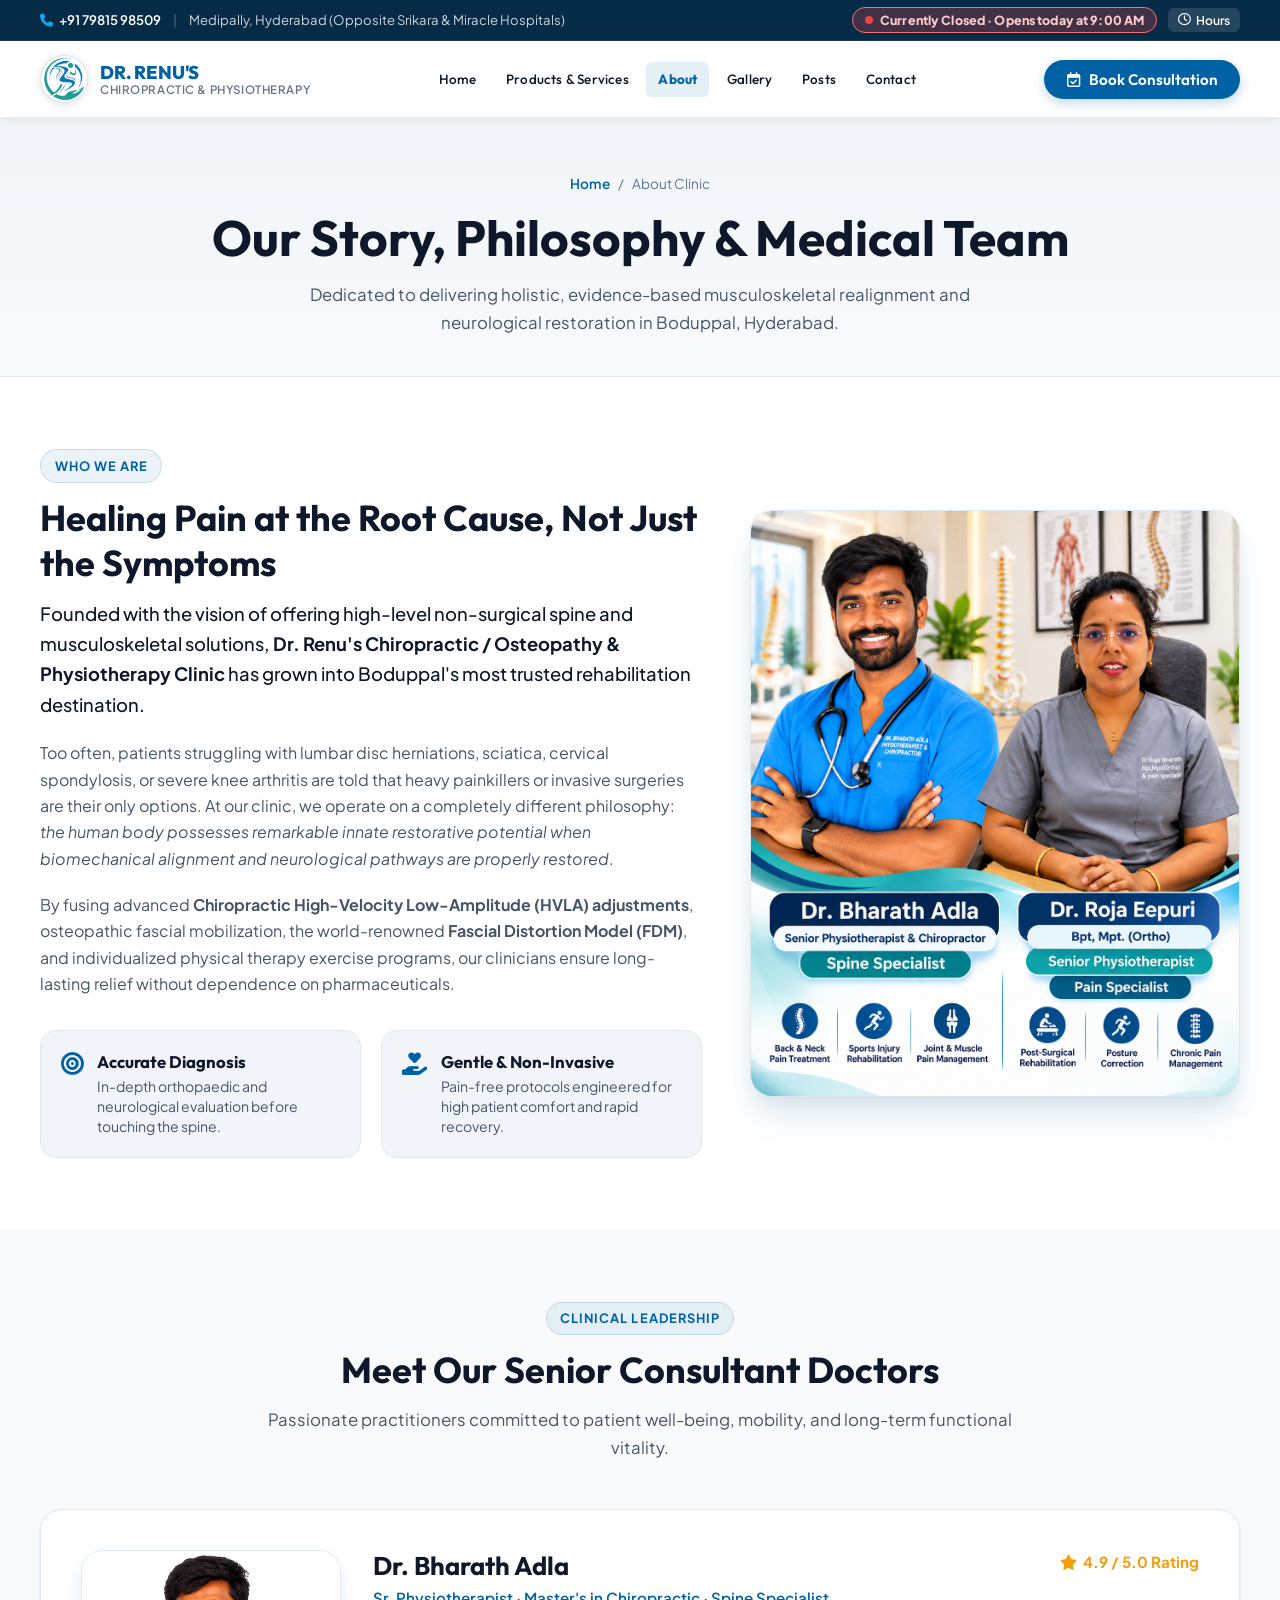
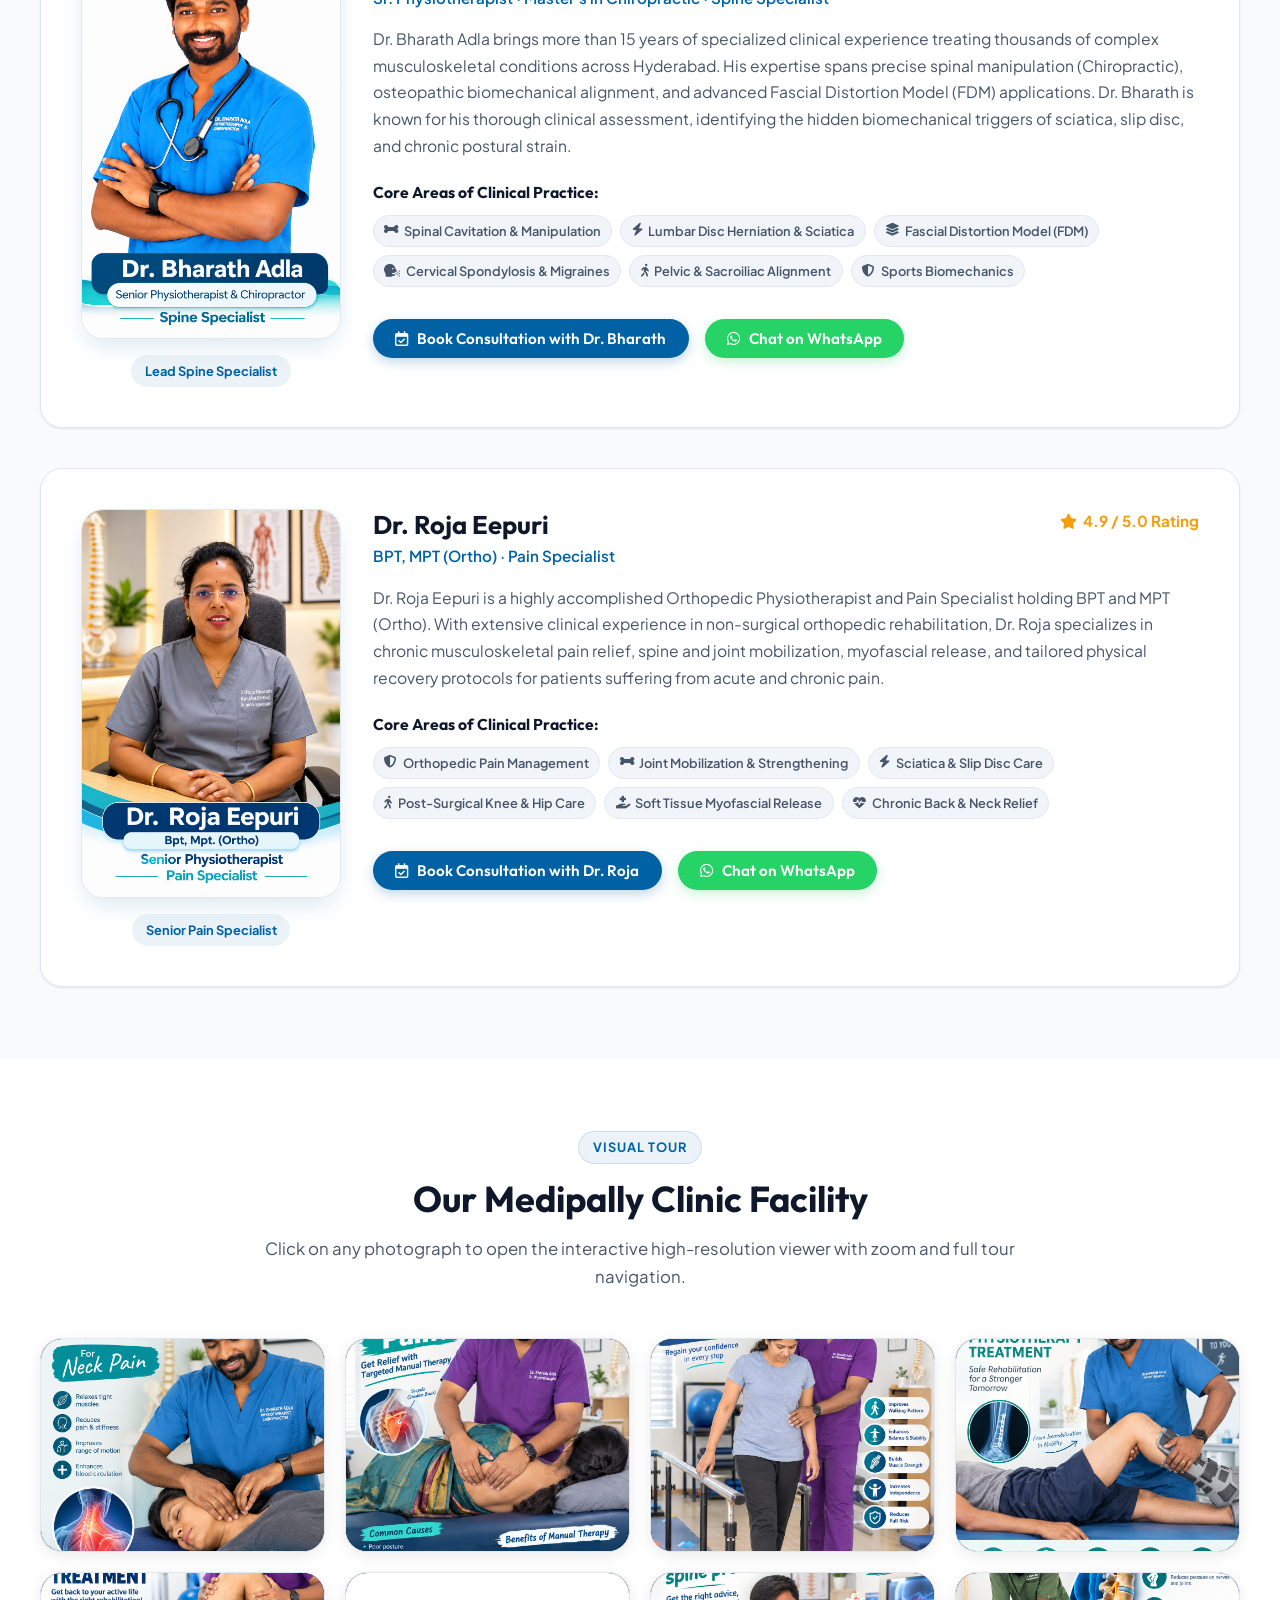
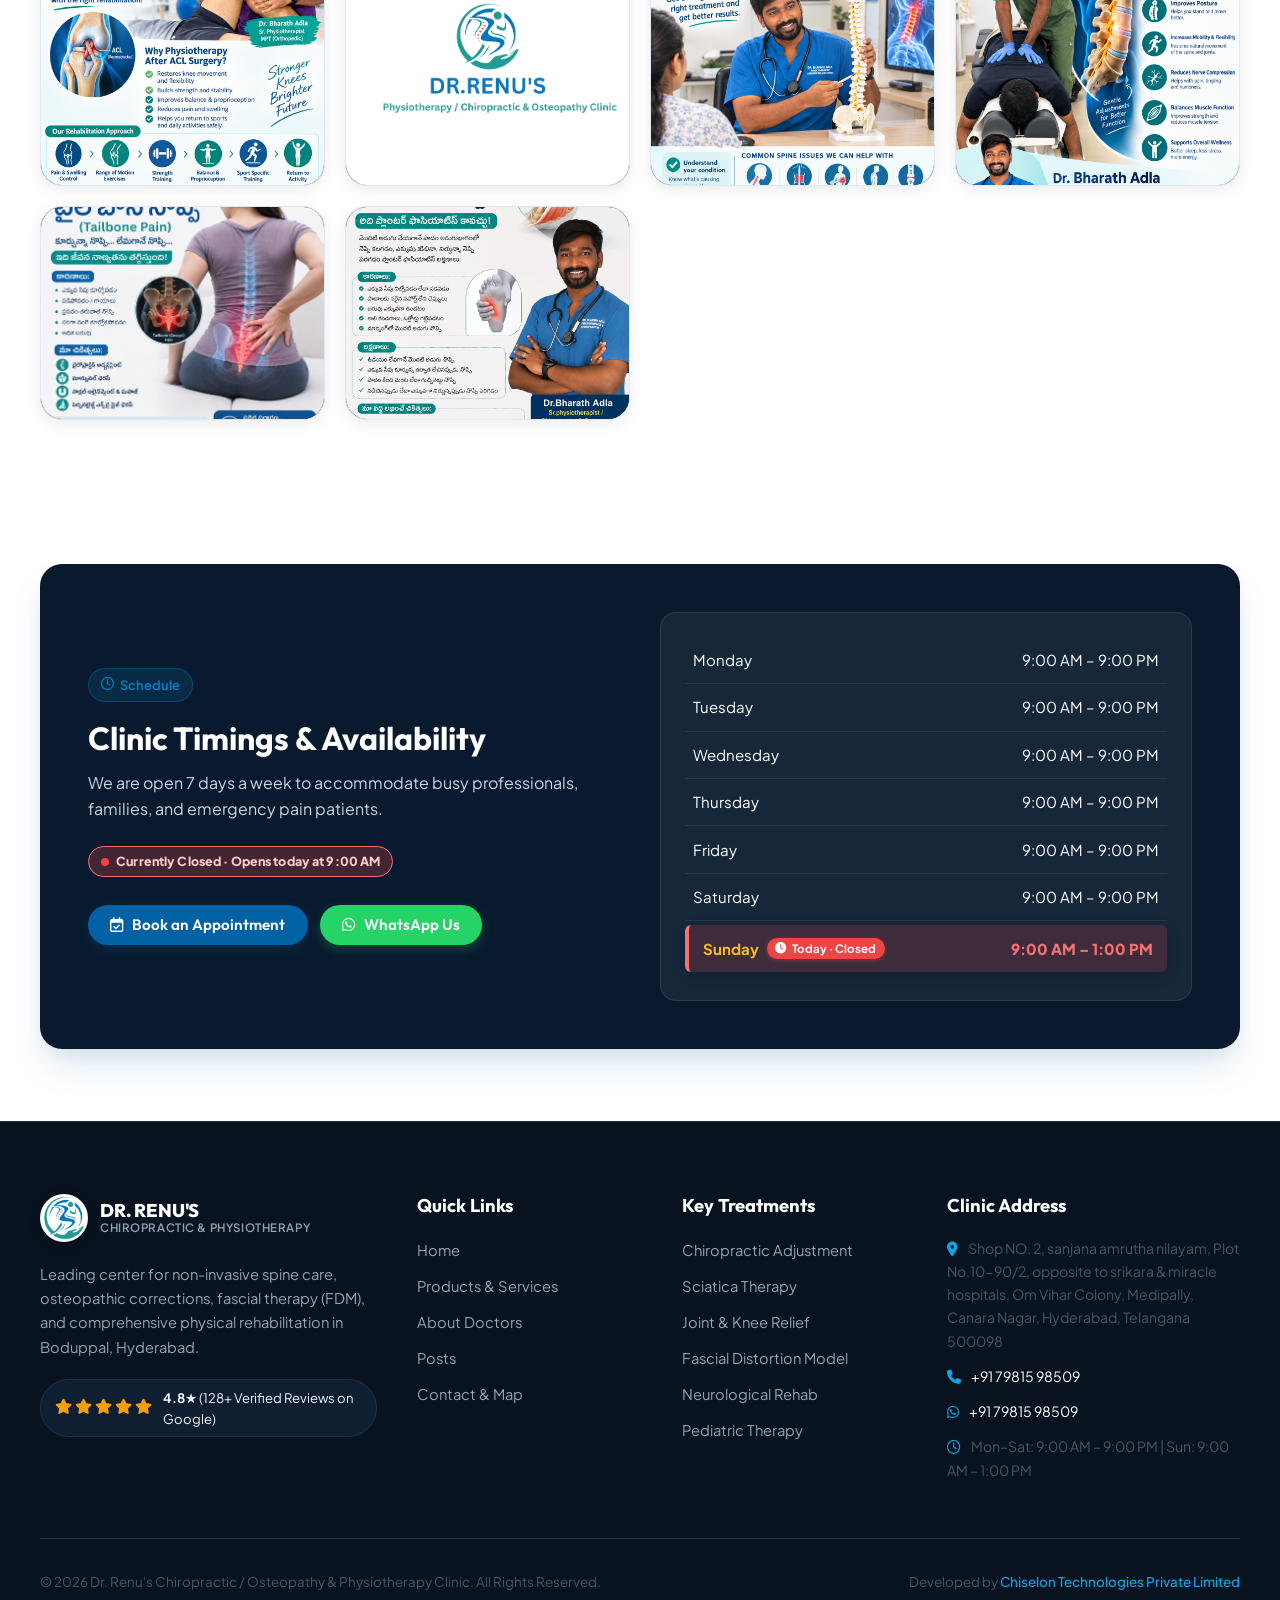
==== commit 5664e8f4: "chnagenew address" ====
--- a/about.html
+++ b/about.html
@@ -32,14 +32,14 @@
   <div class="top-bar">
     <div class="container top-bar-inner">
       <div class="top-bar-left">
-        <a href="tel:+919182258839" class="top-bar-link">
+        <a href="tel:+917981598509" class="top-bar-link">
           <i class="fa-solid fa-phone"></i>
-          <span>+91 91822 58839</span>
+          <span>+91 79815 98509</span>
         </a>
         <span class="top-bar-divider">|</span>
-        <div class="top-bar-location">
+        <div class="top-bar-location" data-clinic-field="topBarLocation">
           <i class="fa-solid fa-location-dot"></i>
-          <span>Boduppal, Hyderabad (Beside LifeSpring Hospital)</span>
+          <span>Medipally, Hyderabad (Opposite Srikara &amp; Miracle Hospitals)</span>
         </div>
       </div>
       <div class="top-bar-right">
@@ -130,16 +130,16 @@
         <button class="btn btn-primary btn-block" data-open-booking-modal>
           <i class="fa-regular fa-calendar-check"></i> Book Consultation
         </button>
-        <a href="tel:+919182258839" class="btn btn-secondary btn-block">
-          <i class="fa-solid fa-phone"></i> Call +91 91822 58839
+        <a href="tel:+917981598509" class="btn btn-secondary btn-block">
+          <i class="fa-solid fa-phone"></i> Call +91 79815 98509
         </a>
-        <a href="https://wa.me/919182258839" target="_blank" rel="noopener noreferrer" class="btn btn-whatsapp btn-block">
+        <a href="https://wa.me/917981598509" target="_blank" rel="noopener noreferrer" class="btn btn-whatsapp btn-block">
           <i class="fa-brands fa-whatsapp"></i> Chat on WhatsApp
         </a>
       </div>
 
       <div class="drawer-info">
-        <p><i class="fa-solid fa-location-dot"></i> LAXMAREDDY RESIDENCY, Laxma reddy residency, Sai baba temple, 55-5/7/G1, road, beside Life Spring Hospitals, opposite to Studioseven family saloon, Buddha Nagar Colony, Mallikarjuna Nagar, Boduppal, Hyderabad, Telangana 500092</p>
+        <p class="drawer-address" data-clinic-short-address><i class="fa-solid fa-location-dot"></i> <span data-clinic-field="shortAddress">Shop No. 2, Sanjana Amrutha Nilayam, Om Vihar Colony, Medipally, Hyderabad 500098</span></p>
         <p><i class="fa-regular fa-clock"></i> Mon-Sat: 9:00 AM - 9:00 PM | Sun: 9:00 AM - 1:00 PM</p>
       </div>
     </div>
@@ -196,11 +196,7 @@
 
           <div class="about-story-media">
             <div class="about-image-card">
-              <img src="images/photo-2.jpg" alt="Dr. Renu's Clinic Consultation Room" class="main-about-img">
-              <div class="about-floating-experience">
-                <div class="exp-number">15+</div>
-                <div class="exp-text">Years Combined Clinical Excellence</div>
-              </div>
+              <img src="images/about-doctors.png" alt="Dr. Bharath Adla (Spine Specialist) and Dr. Roja Eepuri (Pain Specialist) - Dr. Renu's Clinic" class="main-about-img" loading="eager">
             </div>
           </div>
         </div>
@@ -220,8 +216,8 @@
           <!-- Profile 1: Dr. Bharath Adla -->
           <div class="doctor-profile-card">
             <div class="doc-profile-avatar">
-              <div class="doc-avatar-large">
-                <i class="fa-solid fa-user-doctor"></i>
+              <div class="doc-photo-card">
+                <img src="images/dr-bharath-adla.png" alt="Dr. Bharath Adla - Senior Physiotherapist &amp; Chiropractor, Spine Specialist" class="doc-photo-img" loading="lazy">
               </div>
               <div class="doc-badge-pill">Lead Spine Specialist</div>
             </div>
@@ -257,7 +253,7 @@
                 <button class="btn btn-primary" data-open-booking-modal data-service="Chiropractic Treatment">
                   <i class="fa-regular fa-calendar-check"></i> Book Consultation with Dr. Bharath
                 </button>
-                <a href="https://wa.me/919182258839?text=Hello+Dr.+Bharath+Adla!+I+want+to+book+an+appointment" target="_blank" rel="noopener noreferrer" class="btn btn-whatsapp">
+                <a href="https://wa.me/917981598509?text=Hello+Dr.+Bharath+Adla!+I+want+to+book+an+appointment" target="_blank" rel="noopener noreferrer" class="btn btn-whatsapp">
                   <i class="fa-brands fa-whatsapp"></i> Chat on WhatsApp
                 </a>
               </div>
@@ -267,10 +263,10 @@
           <!-- Profile 2: Dr. Roja Eepuri -->
           <div class="doctor-profile-card">
             <div class="doc-profile-avatar">
-              <div class="doc-avatar-large female">
-                <i class="fa-solid fa-user-doctor"></i>
-              </div>
-              <div class="doc-badge-pill">Pain Specialist</div>
+              <div class="doc-photo-card">
+                <img src="images/dr-roja-eepuri.png" alt="Dr. Roja Eepuri - BPT, MPT (Ortho), Senior Physiotherapist &amp; Pain Specialist" class="doc-photo-img" loading="lazy">
+              </div>
+              <div class="doc-badge-pill">Senior Pain Specialist</div>
             </div>
             <div class="doc-profile-info">
               <div class="doc-title-row">
@@ -304,7 +300,7 @@
                 <button class="btn btn-primary" data-open-booking-modal data-service="Orthopedic Pain Management">
                   <i class="fa-regular fa-calendar-check"></i> Book Consultation with Dr. Roja
                 </button>
-                <a href="https://wa.me/919182258839?text=Hello+Dr.+Roja+Eepuri!+I+want+to+book+a+pain+management+consultation" target="_blank" rel="noopener noreferrer" class="btn btn-whatsapp">
+                <a href="https://wa.me/917981598509?text=Hello+Dr.+Roja+Eepuri!+I+want+to+book+a+pain+management+consultation" target="_blank" rel="noopener noreferrer" class="btn btn-whatsapp">
                   <i class="fa-brands fa-whatsapp"></i> Chat on WhatsApp
                 </a>
               </div>
@@ -319,7 +315,7 @@
       <div class="container">
         <div class="section-header text-center">
           <span class="section-tag">Visual Tour</span>
-          <h2 class="section-title">Our Boduppal Clinic Facility</h2>
+          <h2 class="section-title">Our Medipally Clinic Facility</h2>
           <p class="section-subtitle">Click on any photograph to open the interactive high-resolution viewer with zoom and full tour navigation.</p>
         </div>
 
@@ -434,7 +430,7 @@
               <button class="btn btn-primary" data-open-booking-modal>
                 <i class="fa-regular fa-calendar-check"></i> Book an Appointment
               </button>
-              <a href="https://wa.me/919182258839" target="_blank" rel="noopener noreferrer" class="btn btn-whatsapp">
+              <a href="https://wa.me/917981598509" target="_blank" rel="noopener noreferrer" class="btn btn-whatsapp">
                 <i class="fa-brands fa-whatsapp"></i> WhatsApp Us
               </a>
             </div>
@@ -526,9 +522,9 @@
         <div class="footer-col">
           <h4 class="footer-heading">Clinic Address</h4>
           <address class="footer-contact-info">
-            <p><i class="fa-solid fa-location-dot"></i> LAXMAREDDY RESIDENCY, Laxma reddy residency, Sai baba temple, 55-5/7/G1, road, beside Life Spring Hospitals, opposite to Studioseven family saloon, Buddha Nagar Colony, Mallikarjuna Nagar, Boduppal, Hyderabad, Telangana 500092</p>
-            <p><i class="fa-solid fa-phone"></i> <a href="tel:+919182258839">+91 91822 58839</a></p>
-            <p><i class="fa-brands fa-whatsapp"></i> <a href="https://wa.me/919182258839" target="_blank" rel="noopener noreferrer">+91 91822 58839</a></p>
+            <p data-clinic-address><i class="fa-solid fa-location-dot"></i> <span data-clinic-field="fullAddress">Shop NO. 2, sanjana amrutha nilayam, Plot No.10-90/2, opposite to srikara &amp; miracle hospitals, Om Vihar Colony, Medipally, Canara Nagar, Hyderabad, Telangana 500098</span></p>
+            <p><i class="fa-solid fa-phone"></i> <a href="tel:+917981598509">+91 79815 98509</a></p>
+            <p><i class="fa-brands fa-whatsapp"></i> <a href="https://wa.me/917981598509" target="_blank" rel="noopener noreferrer">+91 79815 98509</a></p>
             <p><i class="fa-regular fa-clock"></i> Mon–Sat: 9:00 AM – 9:00 PM | Sun: 9:00 AM – 1:00 PM</p>
           </address>
         </div>
@@ -551,11 +547,11 @@
 
   <!-- Mobile Sticky Bottom Action Bar -->
   <div class="mobile-sticky-bar">
-    <a href="tel:+919182258839" class="sticky-action-item">
+    <a href="tel:+917981598509" class="sticky-action-item">
       <i class="fa-solid fa-phone"></i>
       <span>Call</span>
     </a>
-    <a href="https://wa.me/919182258839?text=Hello+Dr.+Renu's+Clinic!+I+want+to+book+an+appointment" target="_blank" rel="noopener noreferrer" class="sticky-action-item highlight-wa">
+    <a href="https://wa.me/917981598509?text=Hello+Dr.+Renu's+Clinic!+I+want+to+book+an+appointment" target="_blank" rel="noopener noreferrer" class="sticky-action-item highlight-wa">
       <i class="fa-brands fa-whatsapp"></i>
       <span>WhatsApp</span>
     </a>
@@ -563,7 +559,7 @@
       <i class="fa-regular fa-calendar-check"></i>
       <span>Book</span>
     </button>
-    <a href="https://maps.google.com/?cid=2154363805800894110" target="_blank" rel="noopener noreferrer" class="sticky-action-item">
+    <a href="https://maps.google.com/?cid=14052167688418616792" data-clinic-field="mapUrl" target="_blank" rel="noopener noreferrer" class="sticky-action-item">
       <i class="fa-solid fa-location-dot"></i>
       <span>Map</span>
     </a>
--- a/css/style.css
+++ b/css/style.css
@@ -823,7 +823,7 @@
 .hero-section {
   position: relative;
   overflow: hidden;
-  padding: 4rem 0 4.5rem;
+  padding: 3rem 0 3.75rem;
   background: radial-gradient(circle at 90% 10%, rgba(14, 165, 233, 0.1) 0%, transparent 45%),
               radial-gradient(circle at 10% 80%, rgba(0, 98, 165, 0.08) 0%, transparent 45%),
               var(--color-bg);
@@ -842,12 +842,13 @@
   display: grid;
   grid-template-columns: 1fr;
   gap: 3rem;
-  align-items: center;
+  align-items: start;
 }
 
 @media (min-width: 992px) {
   .hero-container {
     grid-template-columns: 1.15fr 0.85fr;
+    align-items: start;
   }
 }
 
@@ -984,20 +985,23 @@
   border-radius: var(--radius-lg);
   overflow: hidden;
   margin-bottom: 1.25rem;
-  aspect-ratio: 16/10;
+  height: 220px;
   background: var(--color-surface-soft);
+  border: 1px solid var(--color-border);
 }
 
 .glance-hero-img {
   width: 100%;
   height: 100%;
+  display: block;
   object-fit: cover;
+  object-position: 50% 18%;
 }
 
 .glance-overlay-badge {
   position: absolute;
-  bottom: 0.85rem;
-  left: 0.85rem;
+  top: 0.75rem;
+  right: 0.75rem;
   background: rgba(15, 23, 42, 0.85);
   backdrop-filter: blur(6px);
   color: #ffffff;
@@ -1008,6 +1012,7 @@
   display: inline-flex;
   align-items: center;
   gap: 0.4rem;
+  box-shadow: 0 4px 10px rgba(0, 0, 0, 0.2);
 }
 
 .glance-details {
@@ -2069,20 +2074,29 @@
 }
 
 .doctor-avatar-placeholder {
-  width: 64px;
-  height: 64px;
+  width: 68px;
+  height: 68px;
   border-radius: 50%;
-  background: linear-gradient(135deg, var(--color-primary) 0%, var(--color-accent) 100%);
-  color: #ffffff;
+  overflow: hidden;
+  border: 2px solid rgba(var(--color-primary-rgb), 0.25);
+  background: #ffffff;
   display: flex;
   align-items: center;
   justify-content: center;
-  font-size: 1.6rem;
-  box-shadow: 0 4px 10px rgba(0, 98, 165, 0.25);
+  box-shadow: 0 4px 12px rgba(0, 98, 165, 0.2);
+  flex-shrink: 0;
 }
 
 .doctor-avatar-placeholder.female {
-  background: linear-gradient(135deg, #0d9488 0%, #06b6d4 100%);
+  border-color: rgba(13, 148, 136, 0.35);
+}
+
+.doctor-thumb-img {
+  width: 100%;
+  height: 100%;
+  object-fit: cover;
+  object-position: 50% 12%;
+  display: block;
 }
 
 .doctor-badge {
@@ -2745,17 +2759,32 @@
   margin-bottom: 0;
 }
 
+.about-story-media {
+  max-width: 520px;
+  margin: 0 auto;
+  width: 100%;
+}
+
 .about-image-card {
   position: relative;
   border-radius: var(--radius-xl);
   overflow: hidden;
   box-shadow: var(--shadow-xl);
+  background: #ffffff;
+  border: 1px solid var(--color-border);
+  transition: transform var(--transition-normal), box-shadow var(--transition-normal);
+}
+
+.about-image-card:hover {
+  transform: translateY(-4px);
+  box-shadow: 0 20px 35px -10px rgba(0, 98, 165, 0.2);
 }
 
 .main-about-img {
   width: 100%;
-  aspect-ratio: 4/3;
-  object-fit: cover;
+  height: auto;
+  display: block;
+  object-fit: contain;
 }
 
 .about-floating-experience {
@@ -2808,7 +2837,8 @@
 
 @media (min-width: 768px) {
   .doctor-profile-card {
-    grid-template-columns: 240px 1fr;
+    grid-template-columns: 260px 1fr;
+    align-items: start;
   }
 }
 
@@ -2818,6 +2848,30 @@
   align-items: center;
   text-align: center;
   gap: 1rem;
+  width: 100%;
+}
+
+.doc-photo-card {
+  width: 100%;
+  max-width: 260px;
+  border-radius: var(--radius-xl);
+  overflow: hidden;
+  box-shadow: 0 10px 25px -5px rgba(0, 98, 165, 0.16);
+  border: 1px solid var(--color-border);
+  background: #ffffff;
+  transition: transform var(--transition-normal), box-shadow var(--transition-normal);
+}
+
+.doc-photo-card:hover {
+  transform: translateY(-4px);
+  box-shadow: 0 18px 32px -6px rgba(0, 98, 165, 0.22);
+}
+
+.doc-photo-img {
+  width: 100%;
+  height: auto;
+  display: block;
+  object-fit: contain;
 }
 
 .doc-avatar-large {
